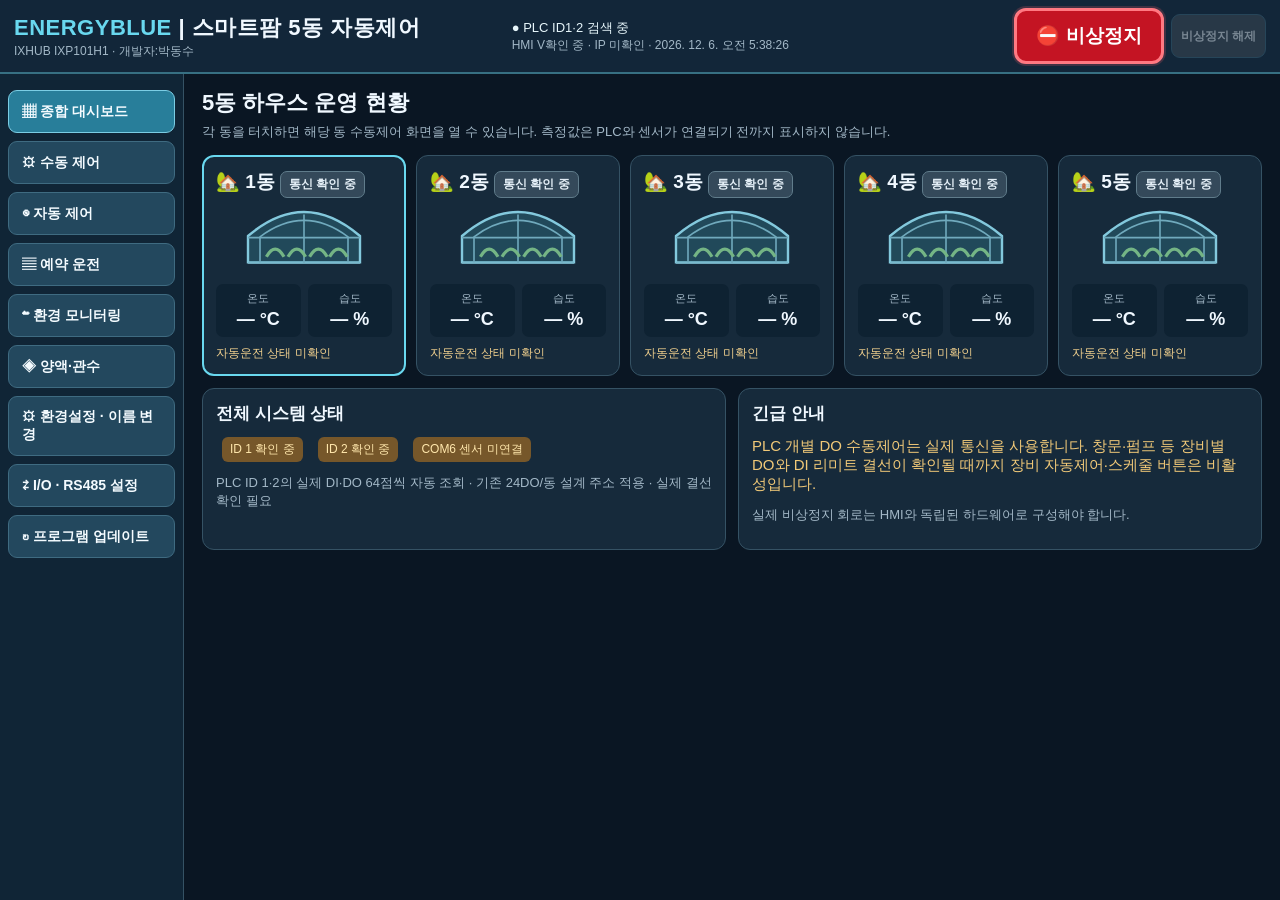
==== app/src/main/assets/index.html @ f9437dca "V5.07 verify HTTPS page before enabling phone access and expose network/TLS diagnostics" ====
<!doctype html>
<html lang="ko"><head><meta charset="utf-8"><meta name="viewport" content="width=device-width, initial-scale=1, maximum-scale=1, user-scalable=no">
<style>
:root{--bg:#0a1623;--panel:#162a3b;--panel2:#1d384a;--line:#355264;--cyan:#69d8ef;--white:#f0f8ff;--muted:#a3b8c7;--gold:#f1c978}*{box-sizing:border-box}
body{margin:0;background:var(--bg);color:var(--white);font-family:"Malgun Gothic",Arial,sans-serif;font-size:15px}
header{min-height:74px;display:flex;align-items:center;justify-content:space-between;gap:12px;background:#122639;padding:8px 14px;border-bottom:2px solid #377083;flex-wrap:wrap}
.header-brand{flex:1 1 225px;min-width:0}.header-info{flex:1 1 230px;min-width:0;font-size:13px;color:#e7f6fb}
.header-stop{display:flex;gap:7px;align-items:center;flex:0 0 auto}
.emergency-btn{background:#c41423!important;border:3px solid #ff7982!important;color:white!important;min-height:56px;font-size:19px!important;padding:10px 19px!important;border-radius:12px;box-shadow:0 0 0 2px rgba(255,95,105,.2)}
.emergency-btn:active{background:#8c101d!important}.emergency-reset{min-height:44px;font-size:12px!important;background:#434e59!important;padding:6px 9px!important}
.emergency-banner{display:none;background:#751019;color:#fff3f3;padding:8px 14px;border-bottom:2px solid #f47b7b;font-size:13px;font-weight:800;overflow-wrap:anywhere}
.emergency-banner.active{display:block}
@media(max-width:680px){header{gap:6px;padding:7px 10px}.header-brand{flex:1 1 170px}.header-info{flex:1 1 140px}.header-stop{width:100%;justify-content:flex-end}.emergency-btn{min-height:48px;font-size:16px!important}}

.logo{font-size:22px;font-weight:800;letter-spacing:.5px}.logo b{color:var(--cyan)} .sub{font-size:12px;color:var(--muted)}.status{font-size:13px;color:var(--gold)}
.shell{display:grid;grid-template-columns:184px minmax(0,1fr);height:calc(100vh - 74px);min-height:430px}
nav{padding:12px 8px;border-right:1px solid var(--line);background:#102536;overflow-y:auto}
button{cursor:pointer;border:1px solid #3f6b81;background:#23485e;border-radius:9px;color:#f4fbff;padding:11px 13px;font-size:15px;font-weight:700;min-height:43px}
button:active{background:#316581}button.primary{background:#287e9a}
.phone-mode-actions{display:grid;grid-template-columns:repeat(3,minmax(0,1fr));gap:8px}
.phone-mode-actions button{min-width:0;font-size:14px;padding:10px 5px;background:#23485e!important;border:2px solid #496f83!important;box-shadow:none!important;overflow-wrap:anywhere}
.phone-mode-actions button.phone-selected.monitor{background:#167147!important;border-color:#7cffc0!important;color:#ffffff!important;box-shadow:inset 0 0 0 1px #bfffe0!important}
.phone-mode-actions button.phone-selected.control{background:#176aad!important;border-color:#9ddaff!important;color:#ffffff!important;box-shadow:inset 0 0 0 1px #c4ebff!important}
.phone-mode-actions button.phone-selected.stopped{background:#80512c!important;border-color:#ffc07a!important;color:#ffffff!important}
.phone-addresses{white-space:pre-wrap;overflow-wrap:anywhere;user-select:text;-webkit-user-select:text;background:#0b2331;padding:10px;border-radius:8px;line-height:1.7;font-size:15px}
.phone-diagnostic{white-space:pre-wrap;overflow-wrap:anywhere;line-height:1.6}
@media(max-width:510px){.phone-mode-actions{grid-template-columns:1fr}}
button[disabled]{opacity:.45;cursor:not-allowed}
nav button{display:block;width:100%;text-align:left;margin:4px 0 8px;font-size:14px}nav button.active{background:#287e9a;border-color:#7bcde4}
main{overflow-y:auto;padding:14px 18px 25px}h2{font-size:22px;margin:0 0 5px}h3{font-size:17px;margin:0 0 12px}
p{margin:5px 0 12px}.muted{color:var(--muted);font-size:13px}.warn{color:var(--gold)}
.page{display:none}.page.active{display:block}
.tiles{display:grid;grid-template-columns:repeat(5,minmax(0,1fr));gap:10px;margin-top:14px}
.house,.panel{background:var(--panel);border:1px solid var(--line);border-radius:12px;padding:13px;min-width:0}
.house{cursor:pointer}.house.active{border:2px solid var(--cyan);padding:12px}.house-title{font-size:19px;font-weight:800}.house svg{width:100%;height:72px;display:block;margin:6px auto}
.house-comm{display:inline-block;padding:4px 8px;font-size:12px;font-weight:800;border-radius:7px;white-space:nowrap;border:1px solid #607c8b;background:#2e4555;color:#e4eff5}
.house-comm.good{background:#14532d;border-color:#4ade80;color:#d6ffe4}
.house-comm.lost{background:#734522;border-color:#efb66d;color:#fff2d8}
.house-comm.checking{background:#34495a;color:#e2edf5}
.metric{display:grid;grid-template-columns:1fr 1fr;gap:7px;margin:8px 0}.metric div{background:#0e2232;border-radius:7px;padding:7px 6px;text-align:center}
.metric span{display:block;font-size:11px;color:var(--muted)}.metric strong{display:block;font-size:18px;color:var(--white);padding-top:3px}
.state{font-size:12px;color:#efcf8d;margin-top:8px}
.grid2{display:grid;grid-template-columns:1fr 1fr;gap:12px;margin-top:12px}
.row{display:flex;align-items:center;gap:9px;flex-wrap:wrap}.row > *{min-width:0}
table{border-collapse:collapse;width:100%;margin-top:10px}th,td{padding:10px 9px;border-bottom:1px solid var(--line);text-align:left}th{background:#203b4c;font-size:13px}td{font-size:13px}
select,input{background:#10293a;color:white;border:1px solid #527587;border-radius:7px;padding:10px;font-size:15px;max-width:100%}
.controls{display:grid;grid-template-columns:repeat(3,minmax(0,1fr));gap:10px;margin-top:12px}
.control{background:#0f2535;border:1px solid var(--line);padding:12px;border-radius:9px}
.control h3{margin-bottom:9px}.control button{font-size:13px;min-height:38px;padding:7px 9px;margin-right:3px;margin-bottom:4px}
.log{background:#0c2030;border:1px solid #3f5f75;min-height:52px;white-space:pre-wrap;padding:12px;border-radius:9px;color:#b8e0f0;overflow-wrap:anywhere}
.badge{display:inline-block;background:#76572a;padding:4px 8px;border-radius:6px;color:#ffe7ac;font-size:12px;margin-left:6px}
@media(max-width:950px){.tiles{grid-template-columns:repeat(3,1fr)}.controls{grid-template-columns:repeat(2,1fr)}}@media(max-width:700px){.shell{grid-template-columns:135px 1fr}nav button{font-size:12px;padding:9px 6px}.tiles{grid-template-columns:repeat(2,1fr)}.grid2{grid-template-columns:1fr}.controls{grid-template-columns:1fr}}

/* Independent touch keyboard for industrial Android WebView. */
#ebKeyboard{display:none;position:fixed;inset:0;background:rgba(1,12,22,.83);z-index:9999;align-items:center;justify-content:center;padding:12px}
#ebKeyboard.open{display:flex}
.kb-panel{width:min(850px,98vw);max-height:94vh;overflow-y:auto;background:#152c3e;border:2px solid #70c7df;border-radius:14px;padding:12px}
.kb-header{display:flex;align-items:center;justify-content:space-between;gap:8px;margin-bottom:10px}
#kbPreview{display:block;width:100%;font-size:22px;padding:12px;min-height:52px}
.kb-modes{display:flex;gap:7px;margin:8px 0}
.kb-modes button{flex:1}
.kb-keys{display:grid;grid-template-columns:repeat(10,minmax(0,1fr));gap:5px}
.kb-keys button{padding:4px 0;min-width:0;min-height:47px;font-size:23px}
.kb-actions{display:flex;gap:7px;margin-top:10px;flex-wrap:wrap}
.kb-actions button{flex:1}
.kb-on{background:#287e9a!important;border-color:#8eeaff!important}
@media(max-height:500px){.kb-keys button{min-height:36px}.kb-panel{padding:8px}}

.plc-read-panel{margin-top:12px;padding:10px;border:1px solid #456b7d;border-radius:10px;background:#0d2432}
.plc-board{margin-top:12px;border:1px solid #3e6678;padding:10px;border-radius:9px}
.plc-board h3{margin:3px 0 8px}
.plc-ch-grid{display:grid;grid-template-columns:repeat(8,minmax(0,1fr));gap:5px}
.plc-ch{font-size:12px;padding:7px 2px;text-align:center;border:1px solid #355568;border-radius:6px;background:#153142}
.plc-ch.on{background:#25704c;color:#fff;border-color:#8be6b1}
.plc-ch.tap{cursor:pointer;min-height:43px;touch-action:manipulation}
.plc-safety{padding:12px;margin:10px 0;border:1px solid #c39049;border-radius:8px;background:#332714}
.plc-safety label{display:flex;gap:9px;align-items:flex-start;margin-bottom:10px;font-size:13px}
.plc-safety input{height:22px;width:22px;flex-shrink:0}
.plc-arm-status{font-weight:bold;margin:9px 0}
.plc-ch.off{color:#b5c7d1}
.plc-link{display:inline-block;padding:5px 8px;border:1px solid #486578;border-radius:7px;font-size:12px}
.plc-link.online{color:#a2f3bb;border-color:#4b9e70}
.plc-link.offline{color:#f1c978;border-color:#b58647}
#manualRawChannels .plc-ch-grid{margin-top:8px}
#manualRawChannels .plc-ch{min-height:48px}

@media(max-width:730px){.plc-ch-grid{grid-template-columns:repeat(4,minmax(0,1fr))}}
.motor-control{border:1px solid #406b79;background:#112d3a;border-radius:12px;padding:12px;min-width:0}
.motor-actions{display:flex;flex-direction:column;gap:7px;margin:9px 0}
.motor-actions button{width:100%;margin:0;min-height:49px;font-size:16px;font-weight:800;background:#294254!important;color:#cfdee7!important;border:2px solid #536d7c;border-radius:10px;box-shadow:none!important}
.motor-actions button.up.motor-selected{background:#14783c!important;color:#ffffff!important;border-color:#82f3ae;box-shadow:inset 0 0 0 1px #b7ffcf!important}
.motor-actions button.stop.motor-selected{background:#c87919!important;color:#ffffff!important;border-color:#ffda99;box-shadow:inset 0 0 0 1px #ffe8b9!important}
.motor-actions button.down.motor-selected{background:#325caa!important;color:#ffffff!important;border-color:#9bd2ff;box-shadow:inset 0 0 0 1px #d4ecff!important}
.motor-actions button:disabled{opacity:.53;box-shadow:none!important}
.motor-state{font-weight:bold;color:#b5ebd0}
.onoff-actions{display:grid;grid-template-columns:1fr 1fr;gap:8px}
.onoff-actions button{min-height:48px;margin:0;font-size:15px;background:#294254;color:#d3e2eb;border:2px solid #4b6574;border-radius:10px;font-weight:800}
.onoff-actions button.output-on-selected{background:#14783c;color:#ffffff;border-color:#82f3ae;box-shadow:inset 0 0 0 1px #b7ffcf}
.onoff-actions button.output-off-selected{background:#325c86;color:#ffffff;border-color:#9bd2ff;box-shadow:inset 0 0 0 1px #d4ecff}
.onoff-actions button:disabled{opacity:.53;box-shadow:none}
@media(max-width:730px){.controls{grid-template-columns:repeat(2,minmax(0,1fr))}}
@media(max-width:520px){.controls{grid-template-columns:1fr}}
</style></head>
<body><div id="hmiFault" role="status" style="display:none;position:fixed;z-index:99998;bottom:5px;left:6px;right:6px;padding:7px;background:#651b1b;color:#fff;font-size:13px;max-height:75px;overflow:auto;border:1px solid #ff8a8a"></div><script>window.onerror=function(msg,src,line,col){var box=document.getElementById("hmiFault");if(box){box.style.display="block";box.textContent="HMI 화면 오류: "+msg+" (행 "+line+")";}return false;};</script><header>
<div class="header-brand"><div class="logo"><b>ENERGYBLUE</b> | 스마트팜 5동 자동제어</div><div class="sub">IXHUB IXP101H1 · 개발자:박동수</div></div>
<div class="header-info"><div id="plcHeaderStatus">● PLC ID1·2 검색 중</div><div class="sub">HMI V<span id="version">확인 중</span> · IP <span id="ip">확인 중</span> · <span id="clock"></span></div></div>
<div class="header-stop"><button type="button" id="emergencyButton" class="emergency-btn" onclick="requestEmergencyStop()" aria-label="PLC 전체 출력 비상정지">⛔ 비상정지</button><button type="button" id="emergencyResetButton" class="emergency-reset" onclick="requestEmergencyReset()" disabled>비상정지 해제</button></div>
</header>
<div id="emergencyBanner" class="emergency-banner" role="status">비상정지 미작동 · 현재 PLC 상태 확인 중</div>
<div class="shell"><nav>
<button class="active" data-page="dashboard" onclick="show('dashboard')">▦ 종합 대시보드</button>
<button data-page="manual" onclick="show('manual')">⚙ 수동 제어</button>
<button data-page="auto" onclick="show('auto')">◉ 자동 제어</button>
<button data-page="schedule" onclick="show('schedule')">▤ 예약 운전</button>
<button data-page="env" onclick="show('env')">☁ 환경 모니터링</button>
<button data-page="nutrient" onclick="show('nutrient')">◈ 양액·관수</button>
<button data-page="names" onclick="show('names')">⚙ 환경설정 · 이름 변경</button><button data-page="io" onclick="show('io')">⇄ I/O · RS485 설정</button>
<button data-page="update" onclick="show('update')">↻ 프로그램 업데이트</button>
</nav><main>
<section id="dashboard" class="page active"><h2>5동 하우스 운영 현황</h2><p class="muted">각 동을 터치하면 해당 동 수동제어 화면을 열 수 있습니다. 측정값은 PLC와 센서가 연결되기 전까지 표시하지 않습니다.</p><div class="tiles" id="houses"></div>
<div class="grid2"><div class="panel"><h3>전체 시스템 상태</h3><div class="row"><span class="badge" id="dashPlc1">ID 1 확인 중</span><span class="badge" id="dashPlc2">ID 2 확인 중</span><span class="badge">COM6 센서 미연결</span></div><p class="muted" style="margin-top:12px">PLC ID 1·2의 실제 DI·DO 64점씩 자동 조회 · 기존 24DO/동 설계 주소 적용 · 실제 결선 확인 필요</p></div><div class="panel"><h3>긴급 안내</h3><p class="warn">PLC 개별 DO 수동제어는 실제 통신을 사용합니다. 창문·펌프 등 장비별 DO와 DI 리미트 결선이 확인될 때까지 장비 자동제어·스케줄 버튼은 비활성입니다.</p><p class="muted">실제 비상정지 회로는 HMI와 독립된 하드웨어로 구성해야 합니다.</p></div></div>
</section>
<section id="names" class="page"><h2>환경설정 · 사용자 이름 변경</h2><p class="muted">하우스 5개 이름과 각 하우스의 제어 접점 표시 이름을 자유롭게 변경합니다. 이름만 변경하며 PLC 주소와 출력 동작은 변경되지 않습니다. PLC ID 1과 ID 2의 DO01~DO64 총 128점은 고정 주소이며, 사용자 지정 이름만 변경됩니다. 장비별 실제 결선은 배선표 확인 전까지 임의 배정하지 않습니다.</p><div class="panel"><h3>하우스 이름</h3><div id="nameFields"></div><button class="primary" onclick="saveNames()">하우스 이름 저장</button><p id="nameStatus" class="muted"></p></div><div class="panel" style="margin-top:12px"><h3>제어 접점 이름 및 DO 출력 표시</h3><label>설정할 하우스 <select id="editHouse" onchange="renderContactFields()"><option value="1">1동</option><option value="2">2동</option><option value="3">3동</option><option value="4">4동</option><option value="5">5동</option></select></label><div id="contactFields"></div><button class="primary" onclick="saveContactNames()">접점 이름 저장</button> <button onclick="resetContactNames()">이 동의 접점 이름 초기화</button><p id="contactStatus" class="muted"></p></div><div class="panel" style="margin-top:12px"><h3>PLC 출력 주소 목록 · 총 128DO</h3><p class="muted">ID 1 / DO01~DO64, ID 2 / DO01~DO64. 주소는 변경 불가, 표시 이름만 편집 가능합니다. 이름을 입력해도 실제 장비 배선은 자동 변경되지 않습니다.</p><div class="row"><label>PLC ID <select id="doPlcId" onchange="renderDoRegistry()"><option value="1">ID 1</option><option value="2">ID 2</option></select></label></div><div id="doRegistry"></div><button class="primary" onclick="saveDoRegistry()">출력 이름 저장</button><p id="doRegistryStatus" class="muted"></p></div>
<div class="panel" style="margin-top:14px"><h3>휴대폰 연동 · HTTPS</h3>
<p class="warn">기본 OFF · 5분 유효 일회용 코드 · 2시간 세션. 원격 출력은 현장 수동운전 승인 후 가능하며, 기존 모터 정역 인터록이 그대로 적용됩니다.</p>
<div class="phone-mode-actions"><button id="phoneMonitorButton" type="button" onclick="startPhone(false)" aria-pressed="false">감시 접속 켜기</button><button id="phoneControlButton" type="button" onclick="startPhone(true)" aria-pressed="false">감시+제어 접속 켜기</button><button id="phoneStopButton" class="phone-selected stopped" type="button" onclick="stopPhone()" aria-pressed="true">휴대폰 접속 종료</button></div>
<p id="phoneStatus" class="muted">휴대폰 접속: 꺼짐</p>
<div id="phoneAddress" class="phone-addresses"></div><p id="phoneCode" class="warn"></p>
<p id="phoneCertificate" class="muted" style="overflow-wrap:anywhere;user-select:text;-webkit-user-select:text"></p>
<button type="button" onclick="refreshPhoneDetails()">연결 진단 새로고침</button>
<p id="phoneDiagnostic" class="phone-diagnostic muted" role="status">휴대폰 서버 꺼짐</p>
<p class="muted">휴대폰과 HMI가 같은 공유기를 사용하면 Wi-Fi 또는 유선 LAN 주소를 입력하세요. VPN 사용 시 VPN 주소를 선택하세요. 주소는 https://부터 :18443까지 모두 입력해야 합니다.</p>
<p class="muted">Android 자체 TLS 인증서 지문을 실제 HMI 표시값과 대조해야 합니다. 브라우저 인증서 경고가 나면 검증 없이 진행하지 마세요. 외부 인터넷 포트포워딩은 사용하지 마세요.</p>
</div></section><section id="manual" class="page"><h2>수동 제어 <span class="badge" id="manualOutputBadge">출력 잠금</span></h2>
<div class="panel" style="margin:12px 0"><div class="row"><strong>PLC 실제 수동 운전</strong><button type="button" class="primary" onclick="activateManualControl()">수동 운전 활성</button><button type="button" onclick="lockManualControl()">운전 잠금</button></div>
<p id="manualOutputStatus" class="muted">PLC ID 1·2 실제 연결 확인 후 수동 운전을 활성화할 수 있습니다.</p>
<p class="warn">모터 방향 전환은 0.5초 인터록을 적용합니다. 실제 비상정지 회로와 모터 리미트 스위치의 현장 검증이 필요합니다. 화면의 정지는 비상정지가 아닙니다.</p></div>
<div class="row"><label>제어 대상 동 <select id="houseChoice" onchange="selected=+this.value;render()"><option value="1">1동</option><option value="2">2동</option><option value="3">3동</option><option value="4">4동</option><option value="5">5동</option></select></label><span class="muted">5동 × 24DO 설계 주소 · 실제 결선 대조 필요</span></div>
<div class="controls" id="manualControls"></div>
<div class="panel" style="margin-top:16px"><h3>PLC 128DO 실제 상태 및 개별 제어</h3>
<p class="muted">ID 1/2의 실제 DO 수신 상태를 표시합니다. 출력 이름은 환경설정에서 수정할 수 있습니다. 모터 정·역 접점은 인터록으로 보호됩니다.</p>
<div class="row"><label>PLC 보드 <select id="manualRawId" onchange="renderRawManual()"><option value="1">ID 1 · DO01~64</option><option value="2">ID 2 · DO01~64</option></select></label><button type="button" onclick="show('io')">PLC 상태/통신</button></div>
<p id="manualRawStatus" class="muted">PLC 자동 연결 대기</p><div id="manualRawChannels"></div></div></section>
<section id="auto" class="page"><h2>자동 제어 조건 설정</h2><p class="warn">온습도·창문·환풍기 조건 설정 화면 초안입니다. 제어 로직 연결 전까지 저장/출력되지 않습니다.</p><div class="grid2"><div class="panel"><h3>온도 운전</h3><table><tr><td>환기 시작 온도</td><td>설정 전</td></tr><tr><td>환기 정지 온도</td><td>설정 전</td></tr><tr><td>난방 시작 온도</td><td>설정 전</td></tr><tr><td>난방 정지 온도</td><td>설정 전</td></tr></table></div><div class="panel"><h3>제어 보호 조건</h3><table><tr><td>열림/닫힘 상호 인터록</td><td>검증 전</td></tr><tr><td>방향 변경 지연</td><td>0.5초 설계 기준</td></tr><tr><td>센서 통신 상실</td><td>정책 결정 필요</td></tr><tr><td>상한/하한 리미트</td><td>DI 맵 검증 필요</td></tr></table></div></div></section>
<section id="schedule" class="page"><h2>예약 운전 스케줄</h2><p class="muted">동별 스케줄 등록 및 시간 중복 처리 기능은 PLC 제어 로직 통합 시 연결됩니다.</p><table><thead><tr><th>예약 항목</th><th>적용 대상</th><th>상태</th></tr></thead><tbody id="schedules"></tbody></table></section>
<section id="env" class="page"><h2>환경 모니터링</h2><div class="tiles" id="sensors"></div><div class="panel" style="margin-top:12px"><h3>센서 통신</h3><p>COM6 · 온습도·토양 센서 RS-485 예정</p><p class="warn">실측 통신 전까지 온도·습도·토양 값은 ‘미수신’으로만 표시합니다.</p></div></section>
<section id="nutrient" class="page"><h2>양액·관수</h2><div class="grid2"><div class="panel"><h3>공통 양액 혼합 장치</h3><table><tr><td>A 원액</td><td>미연결</td></tr><tr><td>B 원액</td><td>미연결</td></tr><tr><td>C 원액</td><td>미연결</td></tr><tr><td>D 물</td><td>미연결</td></tr></table></div><div class="panel"><h3>5동 관수 밸브 상태</h3><table id="valves"></table><p class="warn">밸브-펌프 연동 및 유량 안전조건 검증 전까지 명령 전송을 차단합니다.</p></div></div></section>
<section id="io" class="page"><h2>I/O 및 통신 진단</h2><div class="grid2"><div class="panel"><h3>PLC / 센서 연결 정보</h3><p>COM5: Slave ID 1과 ID 2 자동 응답 검사 · 미연결 보드는 미연결로 표시</p><p>COM6: 센서 RS-485 예약</p><p>주소 범위: ID 1 DI/DO 01~64, ID 2 DI/DO 01~64. 각 보드의 실제 응답 여부를 별도로 확인합니다.</p><div class="row"><label>COM5 실제 장치 경로 <input id="com5Path" placeholder="/dev/tty..." value="/dev/ttyS5" style="width:190px" autocomplete="off"></label><label>속도 <select id="com5Baud"><option>9600</option><option>19200</option><option>38400</option><option>57600</option><option>115200</option></select></label></div><div class="row" style="margin:10px 0"><button onclick="openCom5()">COM5 포트 열기</button><button onclick="closeCom5()">포트 닫기</button><button onclick="probe()">장치 경로 확인</button></div><p class="muted">PLC Slave ID 1·2 유지. 실제 포트 경로를 입력해야 하며 주소·명령은 변경하지 않습니다. 8N1 포트 개방 및 Modbus FC03 실수신 상태를 검증합니다.</p><div class="log" id="out">COM5 자동 연결 준비</div>
<div class="row" style="margin:10px 0"><strong>PLC 상태:</strong><span id="plcLink1">ID 1 · 확인 중</span><span id="plcLink2">ID 2 · 확인 중</span></div>
<p class="muted">프로그램 시작 후 자동으로 COM5를 열고 ID 1·2의 실제 응답을 확인합니다. 미연결 상태는 출력 ON/OFF 요청 불가이며, 연결이 복구되면 자동으로 다시 읽습니다. 재접속으로 DO가 자동 구동되지는 않습니다.</p>
<div class="muted" id="plcPortStatus">COM5 자동 연결 대기</div>
<div class="plc-read-panel"><h3>N4D4F64 실제 DI/DO 수신 상태</h3>
<p class="muted">COM5 자동 통신으로 PLC ID 1·2의 실제 접점 상태를 표시합니다. 출력 조작은 수동제어 메뉴에서 실행합니다.</p>
<div class="row"><label>연결 보드 <select id="plcBoardCount" onchange="plcBoardCountChanged()"><option value="1" selected>1장 · ID 1</option><option value="2">2장 · ID 1+2</option></select></label>
<label>ID 1 M0 <select id="plcMode1" onchange="savePlcCommModes()"><option value="default">M0 개방</option><option value="m0_short">M0 점퍼 연결</option></select></label>
<label>ID 2 M0 <select id="plcMode2" onchange="savePlcCommModes()" disabled><option value="default">M0 개방</option><option value="m0_short">M0 점퍼 연결</option></select></label>
<button type="button" onclick="readBothPlcs()">실제 상태 새로 읽기</button></div>
<p id="plcArmStatus" class="muted">수동제어 화면에서 운전 상태를 확인하세요.</p>
<p class="muted">DO는 PLC가 회신한 상태이며 실제 모터 위치 또는 단자 전압의 측정값은 아닙니다.</p>
<div class="log" id="plcReadLog">PLC 실제 데이터 수신 대기</div>
<div id="plcReadResults"><div class="plc-board" id="plcBoard1">ID 1 · 수신 대기</div><div class="plc-board" id="plcBoard2">ID 2 · 미연결</div></div>
</div></div><div class="panel"><h3>안전 기본값</h3><p class="warn">실제 수동운전 보호 조건</p><p>정·역 출력의 동시 ON은 차단하며, 방향 전환에 0.5초 대기 시간을 적용합니다. DI 리미트 및 하드웨어 비상정지의 현장 시험은 별도로 필요합니다.</p><p class="muted">COM5 장치 경로는 HMI에서 OPEN_OK가 확인된 값을 우선 사용하세요. PLC 상태는 장비가 전송한 실제 DI/DO 응답을 기준으로 표시합니다.</p></div></div><div class="panel" style="margin-top:12px"><h3>5동 장비별 DO 주소 배정 현황</h3><table><tr><th>장치 분류</th><th>대상</th><th>상태</th></tr><tr><td>창문 / 그늘막</td><td>5개동 내외측 창문, 좌·우 그늘막</td><td>설계 DO 배정 · 현장 결선 검증 필요</td></tr><tr><td>환풍기 / 바닥 환풍기</td><td>동별 송풍</td><td>설계 DO 배정 · 현장 결선 검증 필요</td></tr><tr><td>조명 / 열풍기</td><td>동별 제어</td><td>설계 DO 배정 · 현장 결선 검증 필요</td></tr><tr><td>관수 / 양액</td><td>공통 혼합기 + 동별 밸브</td><td>설계 DO 배정 · 현장 결선 검증 필요</td></tr></table></div></section>
<section id="update" class="page"><h2>Wi-Fi 프로그램 업데이트</h2><p class="muted">GitHub 정식 APK를 Wi-Fi로 내려받아 SHA-256을 검증합니다. Android 7.1 HMI에서는 설치 승인 화면을 열고, Android 8 이상에서는 파일 저장 후 설치합니다. 사용자 승인 없이 설치하지 않습니다.</p><div class="row"><button class="primary" onclick="call('checkUpdate')">1. 업데이트 검색</button><button onclick="call('downloadUpdate')">2. 새 APK 다운로드</button><button onclick="call('installUpdate')">3. 설치 승인</button><button onclick="refreshIp()">IP 새로고침</button></div><div class="log" id="updateStatus" style="margin-top:16px">새 버전을 검색하려면 업데이트 검색을 누르세요.</div><p class="warn">PLC 운전 중에는 APK 설치를 수행하지 마세요. Play Protect 차단 경고가 나타나면 설치를 취소하고 관리자에게 확인하세요.</p><p class="muted">HMI LAN 자동검색 UDP 포트: 38541</p><p class="muted">진행 순서: 업데이트 검색 → APK 다운로드 및 SHA-256 확인 → 설치 승인. Android 설치 권한 승인 요청이 나타나면 해당 권한을 확인한 뒤 설치 승인을 다시 누르세요. Play Protect 경고를 우회하지 않습니다.</p></section>
</main></div>
<div id="ebKeyboard" role="dialog" aria-modal="true" aria-label="이름 입력 터치 키보드">
 <div class="kb-panel">
  <div class="kb-header"><strong>한글 · 영문 · 숫자 터치 키보드</strong><button type="button" onclick="kbClose(false)">✕ 취소</button></div>
  <input id="kbPreview" readonly maxlength="40" aria-label="입력 중인 이름">
  <div class="kb-modes"><button type="button" id="kbModeKo" onclick="kbModeSet('ko')">한글</button><button type="button" id="kbModeEn" onclick="kbModeSet('en')">영문</button><button type="button" id="kbModeNum" onclick="kbModeSet('num')">숫자</button><button type="button" id="kbShift" onclick="kbToggleShift()">⇧ Shift</button></div>
  <div class="kb-keys" id="kbKeys"></div>
  <div class="kb-actions"><button type="button" onclick="kbBackspace()">⌫ 지우기</button><button type="button" onclick="kbKey(' ')">띄어쓰기</button><button type="button" class="primary" onclick="kbClose(true)">확인 · 입력 적용</button></div>
  <p class="muted">자음과 모음을 입력하면 완성형 한글로 조합됩니다. 확인을 누른 뒤 환경설정의 저장 버튼을 누르세요.</p>
 </div>
</div>

<script>

/* Self-contained Korean Dubeolsik touch IME: no system Korean keyboard required. */
var kbTarget=null,kbMode="ko",kbShift=false,kbBase="",kbState={l:"",v:"",t:""},kbHistory=[];
var KB_L="ㄱㄲㄴㄷㄸㄹㅁㅂㅃㅅㅆㅇㅈㅉㅊㅋㅌㅍㅎ".split("");
var KB_V="ㅏㅐㅑㅒㅓㅔㅕㅖㅗㅘㅙㅚㅛㅜㅝㅞㅟㅠㅡㅢㅣ".split("");
var KB_T=["","ㄱ","ㄲ","ㄳ","ㄴ","ㄵ","ㄶ","ㄷ","ㄹ","ㄺ","ㄻ","ㄼ","ㄽ","ㄾ","ㄿ","ㅀ","ㅁ","ㅂ","ㅄ","ㅅ","ㅆ","ㅇ","ㅈ","ㅊ","ㅋ","ㅌ","ㅍ","ㅎ"];
var KB_JOIN_V={"ㅗㅏ":"ㅘ","ㅗㅐ":"ㅙ","ㅗㅣ":"ㅚ","ㅜㅓ":"ㅝ","ㅜㅔ":"ㅞ","ㅜㅣ":"ㅟ","ㅡㅣ":"ㅢ"};
var KB_JOIN_T={"ㄱㅅ":"ㄳ","ㄴㅈ":"ㄵ","ㄴㅎ":"ㄶ","ㄹㄱ":"ㄺ","ㄹㅁ":"ㄻ","ㄹㅂ":"ㄼ","ㄹㅅ":"ㄽ","ㄹㅌ":"ㄾ","ㄹㅍ":"ㄿ","ㄹㅎ":"ㅀ","ㅂㅅ":"ㅄ","ㄱㄱ":"ㄲ","ㅅㅅ":"ㅆ"};
var KB_SPLIT_T={"ㄳ":["ㄱ","ㅅ"],"ㄵ":["ㄴ","ㅈ"],"ㄶ":["ㄴ","ㅎ"],"ㄺ":["ㄹ","ㄱ"],"ㄻ":["ㄹ","ㅁ"],"ㄼ":["ㄹ","ㅂ"],"ㄽ":["ㄹ","ㅅ"],"ㄾ":["ㄹ","ㅌ"],"ㄿ":["ㄹ","ㅍ"],"ㅀ":["ㄹ","ㅎ"],"ㅄ":["ㅂ","ㅅ"],"ㄲ":["ㄱ","ㄱ"],"ㅆ":["ㅅ","ㅅ"]};
function kbSyllable(st){if(st.l&&st.v){var a=KB_L.indexOf(st.l),b=KB_V.indexOf(st.v),c=KB_T.indexOf(st.t||"");if(a>=0&&b>=0&&c>=0)return String.fromCharCode(0xac00+(a*21+b)*28+c)}return (st.l||"")+(st.v||"")+(st.t||"")}
function kbText(){return kbBase+kbSyllable(kbState)}
function kbRefresh(){el("kbPreview").value=kbText();var max=kbTarget?+(kbTarget.getAttribute("maxlength")||40):40;el("kbPreview").maxLength=max}
function kbCommit(){kbBase+=kbSyllable(kbState);kbState={l:"",v:"",t:""}}
function kbWriteJamo(ch){var st=kbState,vowel=KB_V.indexOf(ch)>=0,consonant=KB_L.indexOf(ch)>=0;
 if(!vowel&&!consonant){kbCommit();kbBase+=ch;return}
 if(vowel){
  if(st.t){var split=KB_SPLIT_T[st.t];if(split){st.t=split[0];var prev=kbSyllable(st);kbBase+=prev;kbState={l:split[1],v:ch,t:""}}else{var last=st.t;st.t="";kbBase+=kbSyllable(st);kbState={l:last,v:ch,t:""}}return}
  if(st.v){var comb=KB_JOIN_V[st.v+ch];if(comb){st.v=comb;return}kbCommit();kbState={l:"ㅇ",v:ch,t:""};return}
  st.v=ch;if(!st.l)st.l="ㅇ";return
 }
 if(!st.l){st.l=ch;return}
 if(!st.v){kbCommit();kbState={l:ch,v:"",t:""};return}
 if(!st.t&&KB_T.indexOf(ch)>=1){st.t=ch;return}
 if(st.t){var joined=KB_JOIN_T[st.t+ch];if(joined&&KB_T.indexOf(joined)>=1){st.t=joined;return}}
 kbCommit();kbState={l:ch,v:"",t:""};
}
function openKeyboard(input){if(!input)return;kbTarget=input;kbBase=input.value;kbState={l:"",v:"",t:""};kbHistory=[];kbShift=false;el("ebKeyboard").classList.add("open");kbModeSet("ko");kbRefresh()}
function kbClose(apply){if(apply&&kbTarget){kbTarget.value=kbText();kbTarget.dispatchEvent(new Event("input",{bubbles:true}));kbTarget.dispatchEvent(new Event("change",{bubbles:true}))}el("ebKeyboard").classList.remove("open");kbTarget=null;kbHistory=[]}
function kbModeSet(m){kbCommit();kbMode=m;kbShift=false;["ko","en","num"].forEach(function(x){el("kbMode"+x[0].toUpperCase()+x.slice(1)).classList.toggle("kb-on",x===m)});kbDraw();kbRefresh()}
function kbToggleShift(){kbShift=!kbShift;kbDraw()}
function kbDraw(){var layout=kbMode==="ko"?"ㅂㅈㄷㄱㅅㅛㅕㅑㅐㅔㅁㄴㅇㄹㅎㅗㅓㅏㅣㅋㅌㅊㅍㅠㅜㅡ":kbMode==="en"?"qwertyuiopasdfghjklzxcvbnm":"1234567890-+*/=.,:;()";
 var keys=layout.split("");
 if(kbMode==="ko"&&kbShift){var shifted={"ㅂ":"ㅃ","ㅈ":"ㅉ","ㄷ":"ㄸ","ㄱ":"ㄲ","ㅅ":"ㅆ","ㅐ":"ㅒ","ㅔ":"ㅖ"};keys=keys.map(function(c){return shifted[c]||c})}
 if(kbMode==="en"&&kbShift)keys=keys.map(function(c){return c.toUpperCase()});
 el("kbShift").classList.toggle("kb-on",kbShift);el("kbShift").disabled=kbMode==="num";
 el("kbKeys").innerHTML=keys.map(function(k){return '<button type="button" data-kb="'+esc(k)+'" onclick="kbKey(this.getAttribute(\'data-kb\'))">'+esc(k)+'</button>'}).join("")}
function kbKey(ch){if(!kbTarget)return;var old=kbText();kbHistory.push({base:kbBase,state:{l:kbState.l,v:kbState.v,t:kbState.t}});
 if(kbMode==="ko"&&ch!==" ")kbWriteJamo(ch);else{kbCommit();kbBase+=ch}
 if(kbText().length>+(kbTarget.getAttribute("maxlength")||40)){var prev=kbHistory.pop();kbBase=prev.base;kbState=prev.state}kbRefresh()}
function kbBackspace(){if(!kbTarget)return;var prev=kbHistory.pop();if(prev){kbBase=prev.base;kbState=prev.state}else if(kbState.l||kbState.v||kbState.t){kbState={l:"",v:"",t:""}}else kbBase=kbBase.slice(0,-1);kbRefresh()}

var selected=1;
var names=[1,2,3,4,5].map(function(n){return n+"동"});
try{var stored=JSON.parse(localStorage.getItem("eb-house-names"));if(Array.isArray(stored)&&stored.length===5)names=stored.map(function(v,i){return typeof v==="string"&&v.trim()?v.trim().slice(0,24):(i+1)+"동"})}catch(e){}
function esc(v){return String(v).replace(/[&<>"']/g,function(c){return {"&":"&amp;","<":"&lt;",">":"&gt;",'"':"&quot;","'":"&#39;"}[c]})}
function hn(n){return esc(names[n-1])}
function nameFields(){el("nameFields").innerHTML=names.map(function(v,i){return '<div class="row" style="margin:10px 0"><label>'+(i+1)+'동</label><input maxlength="24" id="nm'+i+'" readonly onclick="openKeyboard(this)" value="'+esc(v)+'"></div>'}).join("")}
function saveNames(){var a=names.map(function(v,i){return el("nm"+i).value.trim()});if(a.some(function(v){return !v})){el("nameStatus").textContent="모든 이름을 입력하세요";return}try{localStorage.setItem("eb-house-names",JSON.stringify(a));names=a;nameFields();render();el("nameStatus").textContent="저장 완료"}catch(e){el("nameStatus").textContent="저장 실패"}}
function el(id){return document.getElementById(id)}
function show(id){var pages=document.getElementsByClassName('page'),found=false,i;for(i=0;i<pages.length;i++){if(pages[i].id===id)found=true;pages[i].classList.toggle('active',pages[i].id===id)}var buttons=document.querySelectorAll('nav button');for(i=0;i<buttons.length;i++)buttons[i].classList.toggle('active',buttons[i].getAttribute('data-page')===id);var main=document.querySelector('main');if(main)main.scrollTop=0;if(!found){var o=document.getElementById('out');if(o)o.textContent='메뉴 페이지를 찾지 못했습니다: '+id}}
function houseSvg(){return '<svg viewBox="0 0 160 90" aria-hidden="true"><path d="M10 73 L10 40 Q80 -20 150 40 L150 73 Z" fill="#21495a" stroke="#83c9dd" stroke-width="3"/><path d="M25 73 L25 41 Q80 0 135 41 L135 73" fill="none" stroke="#70aabd" stroke-width="2"/><path d="M80 13 V73 M10 42 H150 M10 74 H150" stroke="#70aabd" stroke-width="2"/><path d="M33 66 Q44 47 55 66 M60 66 Q71 47 82 66 M87 66 Q98 47 109 66 M112 66 Q123 47 134 66" fill="none" stroke="#74b585" stroke-width="4"/></svg>'}
var controlItems=['내측 창문 좌측','내측 창문 우측','외측 창문 좌측','외측 창문 우측','그늘막 좌측','그늘막 우측','천장 창문 좌측','천장 창문 우측','환풍기 1','환풍기 2','바닥 환풍기','조명 1','조명 2','열풍기','관수 밸브'];
/* Verified historical 5-house design from do120_control.py:
 * each house occupies 24 consecutive logical DO channels on N4D4F64 ID1, ID2.
 * This is a DESIGN allocation, not proof that physical cables match.
 * No DI addresses are invented. 8 remaining outputs are spare.
 */
var mappedOutputs=[
 '조명 1','조명 2','환풍기 1','환풍기 2',
 '좌측 그늘막 열림','좌측 그늘막 닫힘',
 '우측 그늘막 열림','우측 그늘막 닫힘',
 '내측창 좌측 열림','내측창 좌측 닫힘',
 '내측창 우측 열림','내측창 우측 닫힘',
 '외측창 좌측 하단 열림','외측창 좌측 하단 닫힘',
 '외측창 좌측 상단 열림','외측창 좌측 상단 닫힘',
 '외측창 우측 열림','외측창 우측 닫힘',
 '천창 열림','천창 닫힘',
 '바닥 환풍기','열풍기','관수 1','관수 2'
];
function assignedOutput(h,index){
 var absolute=(h-1)*24+index;
 if(h<1||h>5||index<0||index>=24)return null;
 return {id:Math.floor(absolute/64)+1,ch:absolute%64+1,house:h,slot:index};
}
function defaultDoName(id,ch){
 var n=(id-1)*64+ch-1;
 if(id<1||id>2||ch<1||ch>64)return '';
 if(n>=120)return '예비 출력 '+(n-119);
 return (Math.floor(n/24)+1)+'동 '+mappedOutputs[n%24];
}
function assignedDoName(id,ch){
 var custom=doRegistry[id+'-'+ch];
 if(custom)return custom;
 var abs=(id-1)*64+ch-1;
 if(abs>=0&&abs<120){
  var h=Math.floor(abs/24)+1,slot=abs%24;
  var old=contactNames&&contactNames[String(h)];
  if(old){
   for(var i=0;i<legacyControlSlots.length;i++){
    var group=legacyControlSlots[i];
    if(!group||group.indexOf(slot)<0||!old[i])continue;
    var title=String(old[i]).trim();
    if(!title)continue;
    if(group.length===1)return title;
    if(i===14)return title+(slot===group[0]?' 1':' 2');
    return title+(slot===group[0]?' 열림':' 닫힘');
   }
  }
 }
 return defaultDoName(id,ch);
}
var legacyControlSlots=[
 [8,9],[10,11],[12,13],[16,17],[4,5],[6,7],[18,19],null,
 [2],[3],[20],[0],[1],[21],[22,23]
];
var contactNames={};try{var c=JSON.parse(localStorage.getItem("eb-contact-names"));if(c&&typeof c==="object"&&!Array.isArray(c))contactNames=c}catch(e){}
function contactName(h,i){var a=contactNames[String(h)];return a&&typeof a[i]==="string"&&a[i].trim()?a[i]:controlItems[i]}
function doLabel(h,i){
 var slots=legacyControlSlots[i];
 if(!slots)return '기존 24DO 설계에 독립 천창 우측 출력 없음';
 return slots.map(function(k){var a=assignedOutput(h,k);return doAddress(a.id,a.ch)}).join(' / ');
}
function renderContactFields(){var h=+(el("editHouse").value||1);el("contactFields").innerHTML=controlItems.map(function(n,i){return '<div class="row" style="margin:8px 0"><label style="min-width:110px">접점 '+(i+1)+'</label><input style="flex:1" maxlength="30" id="contact'+i+'" readonly onclick="openKeyboard(this)" value="'+esc(contactName(h,i))+'"><span class="muted">기본: '+esc(n)+' · '+doLabel(h,i)+'</span></div>'}).join("")}
function saveContactNames(){var h=String(el("editHouse").value);var a=controlItems.map(function(n,i){return el("contact"+i).value.trim()});if(a.some(function(n){return !n})){el("contactStatus").textContent="접점 이름을 모두 입력하세요";return}contactNames[h]=a;try{localStorage.setItem("eb-contact-names",JSON.stringify(contactNames));el("contactStatus").textContent="이름 저장 완료 · 실제 PLC DO 주소는 변경되지 않음";renderContactFields();render();renderRawManual()}catch(e){el("contactStatus").textContent="저장 실패"}}
function resetContactNames(){var h=String(el("editHouse").value);delete contactNames[h];try{localStorage.setItem("eb-contact-names",JSON.stringify(contactNames));renderContactFields();render();el("contactStatus").textContent="기본 이름 복원 완료"}catch(e){el("contactStatus").textContent="초기화 실패"}}
var doRegistry={};try{var savedDo=JSON.parse(localStorage.getItem("eb-do-labels"));if(savedDo&&typeof savedDo==="object"&&!Array.isArray(savedDo))doRegistry=savedDo}catch(e){}
function doAddress(id,n){return "ID "+id+" / DO"+("0"+n).slice(-2)}
function renderDoRegistry(){var id=el("doPlcId").value;el("doRegistry").innerHTML=Array.apply(null,Array(64)).map(function(_,i){var n=i+1,k=id+"-"+n;return '<div class="row" style="margin:7px 0"><label style="min-width:118px">'+doAddress(id,n)+'</label><input maxlength="40" style="flex:1" id="doReg'+n+'" readonly onclick="openKeyboard(this)" placeholder="미지정 출력" value="'+esc(assignedDoName(+id,n))+'"></div>'}).join("")}
function saveDoRegistry(){var id=el("doPlcId").value;for(var n=1;n<=64;n++){var k=id+"-"+n,v=el("doReg"+n).value.trim();if(v===assignedDoName(+id,n))continue;if(!v||v===defaultDoName(+id,n))delete doRegistry[k];else doRegistry[k]=v}try{localStorage.setItem("eb-do-labels",JSON.stringify(doRegistry));el("doRegistryStatus").textContent="ID "+id+" DO01~DO64 이름 저장 완료 · 논리주소는 고정";renderMappedHouse();renderRawManual()}catch(e){el("doRegistryStatus").textContent="저장 실패"}}
function renderMappedHouse(){
 var target=el('manualControls');if(!target)return;
 var h=selected,html='';
 for(var i=0;i<24;i++){
  if(i>=4&&i<=19&&i%2===1)continue; // second contact belongs to previous motor
  var a=assignedOutput(h,i),id=a.id,ch=a.ch;
  var bits=plcDoStates[id],connected=!!(plcLinks[id]&&bits&&bits.length===64);
  var enabled=connected&&id<=selectedPlcCount();
  var on=connected&&bits.charAt(ch-1)==='1';
  if(i>=4&&i<=19){
   var opposite=assignedOutput(h,i+1),otherBits=plcDoStates[opposite.id];
   var reverse=connected&&otherBits&&otherBits.length===64&&otherBits.charAt(opposite.ch-1)==='1';
   var motorConflict=!!(connected&&on&&reverse);
   var name=assignedDoName(id,ch).replace(/ (열림|닫힘)$/,'');
   html+='<div class="motor-control" data-output="id'+id+'do'+ch+'"><h3>'+esc(name)+'</h3>'+
    '<p class="muted">'+doAddress(id,ch)+' 열림 · '+doAddress(opposite.id,opposite.ch)+' 닫힘</p>'+
    '<div class="motor-actions">'+
    '<button type="button" class="up '+(connected&&on&&!motorConflict?'motor-selected':'')+'" '+(enabled?'':'disabled ')+'aria-pressed="'+(connected&&on&&!motorConflict?'true':'false')+'" onclick="motorMove('+h+','+i+',1)">▲ 열림</button>'+
    '<button type="button" class="stop '+(connected&&!on&&!reverse?'motor-selected':'')+'" '+(enabled?'':'disabled ')+'aria-pressed="'+(connected&&!on&&!reverse?'true':'false')+'" onclick="motorMove('+h+','+i+',0)">■ 정지</button>'+
    '<button type="button" class="down '+(connected&&reverse&&!motorConflict?'motor-selected':'')+'" '+(enabled?'':'disabled ')+'aria-pressed="'+(connected&&reverse&&!motorConflict?'true':'false')+'" onclick="motorMove('+h+','+i+',-1)">▼ 닫힘</button></div>'+
    '</div>';
  }else{
   var name=assignedDoName(id,ch);
   html+='<div class="control" data-output="id'+id+'do'+ch+'"><h3>'+esc(name)+'</h3>'+
    '<p class="muted">'+doAddress(id,ch)+'</p><div class="onoff-actions">'+
    '<button type="button" class="'+(connected&&on?'output-on-selected':'')+'" '+(enabled?'':'disabled ')+'aria-pressed="'+(connected&&on?'true':'false')+'" onclick="manualMappedOutput('+h+','+i+',true)">ON</button>'+
    '<button type="button" class="'+(connected&&!on?'output-off-selected':'')+'" '+(enabled?'':'disabled ')+'aria-pressed="'+(connected&&!on?'true':'false')+'" onclick="manualMappedOutput('+h+','+i+',false)">OFF</button></div>'+
    '</div>';
  }
 }
 target.innerHTML=html;
}
function setManualOutputStatus(message,active){
 var status=el('manualOutputStatus'),badge=el('manualOutputBadge');
 if(status)status.textContent=message;
 if(badge)badge.textContent=active?'수동 운전 활성':'출력 잠금';
}
var emergencyActive=false;
function showEmergencyStatus(message,active){
 var banner=el('emergencyBanner'),reset=el('emergencyResetButton');
 if(banner){banner.textContent=message;banner.className='emergency-banner'+(active?' active':'');}
 if(reset)reset.disabled=!active;
}
function requestEmergencyStop(){
 if(!window.NativeDiagnostics||!window.NativeDiagnostics.emergencyStop){
  showEmergencyStatus('비상정지 불가: Android PLC 통신 기능 없음 · 즉시 물리적 비상정지 사용',true);return;
 }
 emergencyActive=true;
 plcArmed=false;plcArmDeadline=0;plcCommandBusy=false;
 setManualOutputStatus('비상정지 요청됨 · 수동 운전 잠금, PLC DO OFF 실수신 확인 중',false);
 showEmergencyStatus('비상정지 요청 · PLC ID 1·2 정지 송신 및 실제 출력 상태 확인 중',true);
 window.NativeDiagnostics.emergencyStop();
}
function requestEmergencyReset(){
 if(!emergencyActive)return;
 if(!window.confirm('현장 비상정지·PLC 출력 OFF·장비 안전상태를 직접 확인했습니까? 해제해도 출력을 자동으로 켜지 않습니다.'))return;
 var bridge=window.NativeDiagnostics;
 if(!bridge||!bridge.resetEmergencyStop){showEmergencyStatus('비상정지 해제 통신 기능 없음',true);return;}
 var result=bridge.resetEmergencyStop();
 if(result.indexOf('잠금 해제')<0&&result.indexOf('해제 상태')<0){showEmergencyStatus(result,true);return;}
 emergencyActive=false;
 plcArmed=false;plcArmDeadline=0;
 setManualOutputStatus(result,false);
 showEmergencyStatus(result,false);
}
function emergencyReceived(message){
 emergencyActive=true;
 plcArmed=false;plcArmDeadline=0;plcCommandBusy=false;
 setManualOutputStatus('비상정지 잠금 · 수동 운전 금지',false);
 showEmergencyStatus(message,true);
}
function activateManualControl(){
 if(emergencyActive){setManualOutputStatus('비상정지 잠금 유지 중 · 먼저 현장 안전상태를 확인하세요',false);return;}
 var bridge=window.NativeDiagnostics;
 if(!bridge||!bridge.armManualOutputs){
  setManualOutputStatus('Android PLC 제어 모듈이 연결되지 않았습니다.',false);return;
 }
 var count=plcLinks[1]?(plcLinks[2]?2:1):0;
 if(!count){setManualOutputStatus('PLC ID 1 미연결 · 실제 CRC 통신이 확인되어야 합니다.',false);return;}
 el('plcBoardCount').value=String(count);
 el('plcMode2').disabled=count===1;
 plcArmed=false;plcArmDeadline=0;
 setManualOutputStatus('PLC ID 1'+(count===2?'·2':'')+' 안전 레지스터와 수신 상태 확인 중',false);
 try{
  bridge.armManualOutputs(el('plcMode1').value,el('plcMode2').value,count);
 }catch(e){setManualOutputStatus('수동 운전 활성 오류: '+e.message,false);}
}
function lockManualControl(){
 plcArmed=false;plcArmDeadline=0;
 var bridge=window.NativeDiagnostics;
 var result=bridge&&bridge.disarmManualOutputs?bridge.disarmManualOutputs():'수동 운전 잠금';
 if(el('plcArmStatus'))el('plcArmStatus').textContent=result;
 setManualOutputStatus(result,false);
}
function motorMove(h,slot,direction){
 if(emergencyActive){showEmergencyStatus('비상정지 잠금 유지 · 모터 제어 차단',true);return;}
 var a=assignedOutput(h,slot),opposite=assignedOutput(h,slot+1),log=el('manualOutputStatus');
 if(!a||!opposite||a.id!==opposite.id)return;
 if(!plcLinks[a.id]||!plcDoStates[a.id]||a.id>selectedPlcCount()){
  log.textContent='PLC '+a.id+' 통신 미연결 · 모터 동작 불가';return;
 }
 if(direction!==0&&!plcArmed){
  log.textContent='수동 운전 잠금 · 수동 운전 활성 버튼을 먼저 눌러 주세요';return;
 }
 if(plcCommandBusy){log.textContent='이전 PLC 동작 완료 후 다음 명령을 눌러 주세요';return;}
 if(!window.NativeDiagnostics||!window.NativeDiagnostics.motorCommand){
  log.textContent='모터 정·역 인터록을 지원하지 않는 Android 프로그램입니다.';return;
 }
 plcCommandBusy=true;
 log.textContent=doAddress(a.id,a.ch)+' / '+doAddress(opposite.id,opposite.ch)+
  ' · '+(direction===1?'열림':direction===-1?'닫힘':'정지')+' 명령 및 실수신 확인 중';
 window.NativeDiagnostics.motorCommand(a.id,a.ch,opposite.ch,direction,el('plcMode'+a.id).value);
}
function manualMappedOutput(h,slot,on){
 if(emergencyActive){showEmergencyStatus('비상정지 잠금 유지 · 출력 명령 차단',true);return;}
 var a=assignedOutput(h,slot),log=el('manualOutputStatus');if(!a)return;
 if(slot>=4&&slot<=19){log.textContent='모터는 ▲ 열림 / ■ 정지 / ▼ 닫힘으로 조작하세요';return;}
 if(!plcLinks[a.id]||!plcDoStates[a.id]||a.id>selectedPlcCount()){
  log.textContent=doAddress(a.id,a.ch)+' 미연결 또는 실제 데이터 미수신';return;
 }
 if(!plcArmed){log.textContent='수동 운전 잠금 · 수동 운전 활성 버튼을 눌러 주세요';return;}
 if(plcCommandBusy){log.textContent='다른 PLC 명령 완료 후 조작하세요';return;}
 var actual=plcDoStates[a.id].charAt(a.ch-1)==='1';
 if(actual===on){log.textContent=doAddress(a.id,a.ch)+' 이미 '+(on?'ON':'OFF')+' 상태입니다';return;}
 plcCommandBusy=true;
 log.textContent=doAddress(a.id,a.ch)+' '+(on?'ON':'OFF')+' 명령 및 PLC 재수신 확인 중';
 window.NativeDiagnostics.setDoOutput(a.id,a.ch,on,el('plcMode'+a.id).value);
}
function render(){
if(!el("nameFields").children.length)nameFields();
if(!el("doRegistry").children.length)renderDoRegistry();
var editing=el("editHouse");var oldEdit=editing.value;editing.innerHTML=[1,2,3,4,5].map(function(n){return '<option value="'+n+'">'+hn(n)+'</option>'}).join('');editing.value=oldEdit||"1";
if(!el("contactFields").children.length)renderContactFields();
el('houses').innerHTML=[1,2,3,4,5].map(function(n){return '<article class="house '+(selected===n?'active':'')+'" onclick="selected='+n+';render();show(\'manual\')"><div class="house-title">🏡 '+hn(n)+' <span class="house-comm checking" id="houseComm'+n+'">통신 확인 중</span></div>'+houseSvg()+'<div class="metric"><div><span>온도</span><strong>— °C</strong></div><div><span>습도</span><strong>— %</strong></div></div><div class="state">자동운전 상태 미확인</div></article>'}).join('');
refreshDashboardComms();
el('houseChoice').innerHTML=[1,2,3,4,5].map(function(n){return '<option value="'+n+'">'+hn(n)+'</option>'}).join('');el('houseChoice').value=String(selected);
renderMappedHouse();
syncPhoneNames();
el('sensors').innerHTML=[1,2,3,4,5].map(function(n){return '<div class="house"><div class="house-title">'+hn(n)+'</div><p>온도: 미수신</p><p>습도: 미수신</p><p>토양: 미수신</p></div>'}).join('');
el('valves').innerHTML=[1,2,3,4,5].map(function(n){return '<tr><td>'+hn(n)+' 밸브</td><td>미수신</td></tr>'}).join('');
el('schedules').innerHTML=['환풍기','창문 개폐','그늘막','조명','관수','양액 공급','온습도 연동','난방'].map(function(n){return '<tr><td>'+n+'</td><td>동별 / 공통 설정 예정</td><td class="warn">비활성</td></tr>'}).join('');
renderRawManual();
}
function call(name){if(window.NativeDiagnostics&&typeof window.NativeDiagnostics[name]==='function'){window.NativeDiagnostics[name]()}else{el('updateStatus').textContent='Android HMI 앱에서만 실행 가능합니다.'}}
function syncPhoneNames(){
 try{
  if(!window.NativeDiagnostics||!window.NativeDiagnostics.syncPhoneNames)return;
  var outputs=[];
  for(var id=1;id<=2;id++)for(var ch=1;ch<=64;ch++)outputs.push(assignedDoName(id,ch));
  window.NativeDiagnostics.syncPhoneNames(JSON.stringify({houses:names,outputs:outputs}));
 }catch(e){}
}
function showPhoneMode(mode){
 var ids=['phoneMonitorButton','phoneControlButton','phoneStopButton'];
 var modes=['monitor','control','stopped'];
 for(var i=0;i<ids.length;i++){
  var b=el(ids[i]);if(!b)continue;
  var active=modes[i]===mode;
  b.className=active?'phone-selected '+modes[i]:'';
  b.setAttribute('aria-pressed',active?'true':'false');
 }
}
function displayPhoneDetails(raw){
 var status=el('phoneStatus'),addr=el('phoneAddress'),code=el('phoneCode'),cert=el('phoneCertificate'),diag=el('phoneDiagnostic');
 try{
  var data=JSON.parse(raw),busy=!!data.busy;
  var ids=['phoneMonitorButton','phoneControlButton','phoneStopButton'];
  for(var n=0;n<ids.length;n++)el(ids[n]).disabled=busy;
  if(busy){
   showPhoneMode('pending');
   status.textContent='HTTPS 서버 시작·종료 및 내부 연결 확인 중';
   addr.textContent='';code.textContent='';cert.textContent='';
   diag.textContent='결과를 기다려 주세요. PLC 통신은 별도 작업으로 계속 실행됩니다.';return;
  }
  if(!data.enabled){
   showPhoneMode('stopped');
   status.textContent=data.error?'HTTPS 서버 준비 실패':'휴대폰 원격 접속: 꺼짐';
   addr.textContent='';code.textContent='';cert.textContent='';
   diag.textContent=data.error||'감시 접속 또는 감시+제어 접속을 켜 주세요.';
   return;
  }
  showPhoneMode(data.allowControl?'control':'monitor');
  status.textContent='휴대폰 서버 ON · '+(data.allowControl?'감시 + 원격제어 허용':'감시 전용');
  var lines=[],addresses=data.addresses||[];
  for(var i=0;i<addresses.length;i++){
   var a=addresses[i];
   lines.push(a.kind+' ('+a.interface+')\n'+a.url);
  }
  addr.textContent=lines.length?lines.join('\n\n'):'접속할 IPv4 주소 없음 · HMI Wi-Fi / 유선 LAN 연결을 확인하세요.';
  var seconds=data.codeExpiresAt?Math.max(0,Math.ceil((data.codeExpiresAt-new Date().getTime())/1000)):0;
  code.textContent='일회용 연결코드: '+data.pairCode+(seconds?' · 남은 시간 '+seconds+'초':'');
  cert.textContent='HTTPS 인증서 SHA-256: '+data.certificateSha256;
  var message=data.selfTestOk?'HMI 내부 HTTPS 첫 화면 수신: 정상':'HMI 내부 HTTPS 수신: 미확인';
  if(data.networkError)message+='\n'+data.networkError;
  if(data.lastTlsError){
   message+='\n휴대폰 TCP 접속은 도착했지만 HTTPS 연결이 완료되지 않았습니다. https:// 입력과 인증서 경고를 확인하세요.\nTLS 오류: '+data.lastTlsError;
  }else if(data.lastPageAt){
   message+='\n휴대폰 페이지 응답 기록: '+new Date(data.lastPageAt).toLocaleTimeString('ko-KR')+' · '+data.lastClient+' (현재 연결 유지 여부와 별도)';
  }else if(data.lastTlsAt){
   message+='\n휴대폰 HTTPS 연결 도착 · 첫 화면 요청 대기';
  }else if(data.lastTcpAt){
   message+='\n휴대폰 TCP 접속 도착 · HTTPS 확인 중';
  }else{
   message+='\n휴대폰 접속 시도 기록 없음 · 동일 Wi-Fi, 선택한 IP, 공유기의 기기 간 접속 차단을 확인하세요.';
  }
  diag.textContent=message;
 }catch(e){
  showPhoneMode('stopped');
  el('phoneMonitorButton').disabled=false;el('phoneControlButton').disabled=false;el('phoneStopButton').disabled=false;
  status.textContent='HTTPS 시작 상태 확인 실패: '+raw;
  addr.textContent='';code.textContent='';cert.textContent='';diag.textContent='서버 응답 형식을 확인하지 못했습니다.';
 }
}
function refreshPhoneDetails(){
 if(!window.NativeDiagnostics||!window.NativeDiagnostics.phoneGatewayInfo)return;
 try{displayPhoneDetails(window.NativeDiagnostics.phoneGatewayInfo());}
 catch(e){el('phoneDiagnostic').textContent='연결 진단 조회 오류: '+e.message;}
}
function startPhone(control){
 if(!window.NativeDiagnostics||!window.NativeDiagnostics.startPhoneGateway){
  showPhoneMode('stopped');
  el('phoneStatus').textContent='휴대폰 연동 미지원 APK입니다.';return;
 }
 syncPhoneNames();
 el('phoneStatus').textContent='HTTPS 서버 시작 중';
 try{displayPhoneDetails(window.NativeDiagnostics.startPhoneGateway(!!control));}
 catch(e){showPhoneMode('stopped');el('phoneStatus').textContent='HTTPS 서버 시작 호출 오류: '+e.message;}
}
function stopPhone(){
 if(!window.NativeDiagnostics||!window.NativeDiagnostics.stopPhoneGateway)return;
 try{displayPhoneDetails(window.NativeDiagnostics.stopPhoneGateway());}
 catch(e){el('phoneStatus').textContent='휴대폰 접속 종료 오류: '+e.message;}
}
function refreshIp(){el('ip').textContent=window.NativeDiagnostics?window.NativeDiagnostics.getIp():'미확인'}
function openCom5(){el('out').textContent=window.NativeDiagnostics?window.NativeDiagnostics.openCom5(el('com5Path').value,parseInt(el('com5Baud').value,10)):'Android HMI 앱 전용'}
function closeCom5(){el('out').textContent=window.NativeDiagnostics?window.NativeDiagnostics.closeCom5():'Android HMI 앱 전용'}
var plcDoStates={1:null,2:null};
var plcDiStates={1:null,2:null};
var plcLinks={1:false,2:false};
var plcLinkChecked={1:false,2:false};
// House 1-2: PLC ID1, house 3: ID1+ID2, house 4-5: ID2.
// Green means ALL required boards supplied successful actual CRC-checked
// Modbus DI and DO values; opening COM5 alone never signals healthy.
function houseCommBoards(h){
 var first=(h-1)*24,last=first+23,ids=[];
 for(var n=Math.floor(first/64)+1;n<=Math.floor(last/64)+1;n++)ids.push(n);
 return ids;
}
function houseCommState(h){
 var ids=houseCommBoards(h);
 for(var i=0;i<ids.length;i++)if(!plcLinkChecked[ids[i]])return {state:'checking',text:'통신 확인 중'};
 for(var j=0;j<ids.length;j++)if(!plcLinks[ids[j]])return {state:'lost',text:'통신 미연결'};
 return {state:'good',text:'통신 양호'};
}
function refreshDashboardComms(){
 for(var h=1;h<=5;h++){
  var badge=el('houseComm'+h);
  if(!badge)continue;
  var value=houseCommState(h);
  badge.textContent=value.text;
  badge.className='house-comm '+value.state;
  badge.title=houseCommBoards(h).map(function(id){return 'PLC ID '+id;}).join(' + ');
 }
}
var plcArmed=false,plcArmDeadline=0,plcCommandBusy=false;
function renderRawManual(){
 var target=el('manualRawChannels'),st=el('manualRawStatus');
 if(!target||!st)return;
 var id=parseInt(el('manualRawId').value,10)||1;
 var bits=plcDoStates[id],active=plcLinks[id]&&bits&&bits.length===64;
 var enabled=active&&id<=selectedPlcCount();
 st.textContent=!plcLinks[id]?'ID '+id+' · 미연결 · 실제 수신 대기':
   !active?'ID '+id+' · 연결 확인 · 실수신 대기':
   !enabled?'ID '+id+' · 실제 수신 확인. I/O 메뉴에서 연결 보드 수량을 2장으로 선택해야 출력 명령이 활성화됩니다.':
   'ID '+id+' · 실수신 64채널. 수동 운전 활성 상태에서만 ON/OFF 가능';
 if(!active){target.innerHTML='<p class="warn">PLC ID '+id+' 실수신 데이터 없음 · 통신이 복구되면 표시됩니다.</p>';return;}
 var html='<div class="plc-ch-grid">';
 for(var n=1;n<=64;n++){
  var on=bits.charAt(n-1)==='1',label=assignedDoName(id,n);
  html+='<button type="button" class="plc-ch '+(on?'on':'off')+'"'+(enabled?' onclick="tapDo('+id+','+n+')"':' disabled')+'>'+
   'DO'+('0'+n).slice(-2)+' '+(on?'ON':'OFF')+
   (label?'<span style="display:block;font-size:11px;overflow-wrap:anywhere">'+esc(label)+'</span>':'')+'</button>';
 }
 html+='</div><h3 style="margin-top:16px">DI 01~64 · 실제 수신 상태</h3><div class="plc-ch-grid">';
 var di=plcDiStates[id]||'';
 for(var k=1;k<=64;k++){
  var sensed=di.charAt(k-1)==='1';
  html+='<div class="plc-ch '+(sensed?'on':'off')+'">DI'+('0'+k).slice(-2)+' '+(di.length===64?(sensed?'ON':'OFF'):'--')+'</div>';
 }
 target.innerHTML=html+'</div>';
}
function plcLinkReceived(raw){
 try{
  var p=JSON.parse(raw),id=+p.id;
  if(id!==1&&id!==2)return;
  plcLinks[id]=p.connected===true;
  plcLinkChecked[id]=true;
  refreshDashboardComms();
  var status='ID '+id+' · '+(plcLinks[id]?'연결':'미연결');
  var target=el('plcLink'+id),badge=el('dashPlc'+id);
  target.textContent=status;
  target.className='plc-link '+(plcLinks[id]?'online':'offline');
  badge.textContent=status;
  el('plcHeaderStatus').textContent='PLC '+(plcLinks[1]?'ID1 연결':'ID1 미연결')+' / '+(plcLinks[2]?'ID2 연결':'ID2 미연결');
  if(!plcLinks[id]){plcDoStates[id]=null;plcDiStates[id]=null;}
  if(plcLinks[1]&&plcLinks[2]&&selectedPlcCount()===1&&!plcArmed&&!plcCommandBusy){
   el('plcBoardCount').value='2';
   el('plcMode2').disabled=false;
  }
  if(!plcLinks[id]&&plcArmed&&id<=selectedPlcCount()){
   plcArmed=false;plcArmDeadline=0;
   setManualOutputStatus('PLC ID '+id+' 통신 끊김 · 수동 제어 잠금',false);
  }
  renderRawManual();renderMappedHouse();
 }catch(e){el('plcPortStatus').textContent='연결 상태 표시 오류: '+e.message}
}
function loadAutoPlcConfig(){
 try{
  if(!window.NativeDiagnostics||!window.NativeDiagnostics.getAutoPlcConfig)return;
  var c=JSON.parse(window.NativeDiagnostics.getAutoPlcConfig());
  if(typeof c.path==='string'&&c.path.indexOf('/dev/tty')===0)el('com5Path').value=c.path;
  if(c.baud)el('com5Baud').value=String(c.baud);
  if(c.mode1==='default'||c.mode1==='m0_short')el('plcMode1').value=c.mode1;
  if(c.mode2==='default'||c.mode2==='m0_short')el('plcMode2').value=c.mode2;
 }catch(e){el('plcPortStatus').textContent='PLC 저장 설정 로드 오류: '+e.message}
}
function savePlcCommModes(){
 if(window.NativeDiagnostics&&window.NativeDiagnostics.setAutoPlcModes){
  window.NativeDiagnostics.setAutoPlcModes(el('plcMode1').value,el('plcMode2').value);
  el('plcPortStatus').textContent='PLC 모드 저장 · 실제 응답 재확인 중';
 }
}

function selectedPlcCount(){
 return el('plcBoardCount').value==='2'?2:1;
}
function plcBoardCountChanged(){
 var count=selectedPlcCount();
 lockManualControl();
 plcDoStates[1]=null;plcDoStates[2]=null;
 el('plcMode2').disabled=count===1;
 el('plcBoard1').textContent='ID 1 · 보드 수 변경 · 다시 읽기 필요';
 el('plcBoard2').textContent=count===1?'ID 2 · 연결 상태 감시 중':'ID 2 · 보드 연결 후 읽기 대기';
 el('plcReadLog').textContent=count===1?'수동 운전 대상 ID 1 · ID 2 연결 상태 감시':'수동 운전 대상 ID 1·2';
 renderRawManual();
}

function tapDo(id,ch){
 if(emergencyActive){showEmergencyStatus('비상정지 잠금 유지 · DO 명령 차단',true);return;}
 var bits=plcDoStates[id],msg=el('manualOutputStatus');
 if(id>selectedPlcCount()||!plcLinks[id]||!bits||bits.length!==64){
  msg.textContent='PLC ID '+id+' 연결 또는 실제 데이터 확인 필요';return;
 }
 if(!plcArmed){msg.textContent='수동 운전 잠금 · 수동 운전 활성 버튼을 눌러 주세요';return;}
 if(plcCommandBusy){msg.textContent='이전 명령 처리 중';return;}
 var on=bits.charAt(ch-1)!=='1';
 plcCommandBusy=true;
 msg.textContent='PLC ID '+id+' DO'+ch+' '+(on?'ON':'OFF')+' 명령 및 실수신 확인 중';
 window.NativeDiagnostics.setDoOutput(id,ch,on,el('plcMode'+id).value);
}
function readBothPlcs(){
 var count=selectedPlcCount();
 lockManualControl();
 plcDoStates[1]=null;plcDoStates[2]=null;
 el('plcReadLog').textContent='PLC ID 1'+(count===2?'·2':'')+' 실제 응답 확인 중 · 타임아웃 최대 약 '+(count===2?'5':'3')+'초';
 el('plcBoard1').textContent='ID 1 · 수신 대기';
 el('plcBoard2').textContent=count===1?'ID 2 · 연결 상태 감시 중':'ID 2 · 수신 대기';
 if(window.NativeDiagnostics&&window.NativeDiagnostics.readPlc)
  window.NativeDiagnostics.readPlc(el('plcMode1').value,el('plcMode2').value,count);
 else el('plcReadLog').textContent='이 APK에는 Modbus 읽기 모듈이 없습니다.';
}
function plcGrid(bits,label,id,isDo){
 var html='<h3>'+label+'</h3><div class="plc-ch-grid">';
 for(var i=0;i<64;i++){
  var on=bits.charAt(i)==='1';
  html+='<div class="plc-ch '+(on?'on':'off')+'">'+('0'+(i+1)).slice(-2)+' '+(on?'ON':'OFF')+'</div>';
 }
 return html+'</div>';
}
function plcReceived(value){
 try{
  var p=JSON.parse(value),panel=el('plcBoard'+p.id),log=el('plcReadLog');
  if(!panel)return;
  if(p.status!=='OK'){
   plcDoStates[p.id]=null;plcDiStates[p.id]=null;
   panel.textContent='ID '+p.id+' · 통신 실패 · '+p.message+' (현재값 미수신)';
   if(p.id<=selectedPlcCount()){
    plcArmed=false;plcArmDeadline=0;
    el('plcArmStatus').textContent='PLC 읽기 오류 · 수동 제어 잠금';
    setManualOutputStatus('PLC ID '+p.id+' 통신 오류 · 수동 운전 잠금',false);
    log.textContent=panel.textContent;
   }
   renderRawManual();renderMappedHouse();
   return;
  }
  if(typeof p.di!=='string'||typeof p.do!=='string'||p.di.length!==64||p.do.length!==64)throw Error('64점 데이터 형식 오류');
  plcDoStates[p.id]=p.do;plcDiStates[p.id]=p.di;
  panel.innerHTML='<h3>ID '+p.id+' · CRC 통과 · '+p.mode+'</h3>'+
   '<p class="muted">DI 실제 수신: '+p.diSummary+'</p>'+plcGrid(p.di,'DI 01~64',p.id,false)+
   '<p class="muted">DO 보드 수신: '+p.doSummary+'</p>'+plcGrid(p.do,'DO 01~64 · PLC 실수신 상태',p.id,true);
  if(p.id<=selectedPlcCount())log.textContent='ID '+p.id+' 정상 수신 · CRC 확인 · DO는 PLC 실수신 접점 상태이며 실제 단자 전압값은 아닙니다.';
  renderRawManual();renderMappedHouse();
 }catch(e){el('plcReadLog').textContent='PLC 수신 표시 오류: '+e.message}
}

function plcWriteReceived(raw){
 try{
  var p=JSON.parse(raw),log=el('plcReadLog');
  if(p.status!=='WORKING')plcCommandBusy=false;
  log.textContent=p.message||'PLC 출력 결과';
  if(el('manualOutputStatus'))el('manualOutputStatus').textContent=log.textContent;
  if(p.status==='UNKNOWN'){
   plcDoStates[p.id]=null;el('plcBoard'+p.id).textContent='ID '+p.id+' · 출력 명령 후 상태 불확실 · 다시 PLC 상태를 읽어 주세요.';
   plcArmed=false;plcArmDeadline=0;
   el('plcArmStatus').textContent='출력 결과 불확실: 제어 자동 잠금 · 실제 현장 상태 확인 필요';
   setManualOutputStatus('출력 결과 불확실 · 실제 DO 상태 재확인 필요',false);
  }
  if(p.status==='DENIED')log.textContent='출력 차단: '+p.message;
 }catch(e){plcCommandBusy=false;el('plcReadLog').textContent='출력 응답 표시 오류 '+e.message}
}
function probe(){el('out').textContent=window.NativeDiagnostics?window.NativeDiagnostics.probe('/dev/ttyS5'):'Android HMI 앱 전용'}
window.nativeMessage=function(value){try{var p=JSON.parse(value);if(p.type==='phoneGateway'){displayPhoneDetails(p.message);return;}if(p.type==='plc'){plcReceived(p.message);return;}if(p.type==='plcWrite'){plcWriteReceived(p.message);return;}if(p.type==='plcLink'){plcLinkReceived(p.message);return;}if(p.type==='plcPort'){el('plcPortStatus').textContent=p.message;return;}if(p.type==='emergency'){emergencyReceived(p.message);return;}if(p.type==='plcArm'){
 var armMessage=p.message||'';
 var authorized=armMessage.indexOf('ARM_OK')===0;
 plcArmed=authorized;
 plcArmDeadline=authorized?-1:0;
 el('plcArmStatus').textContent=armMessage;
 setManualOutputStatus(armMessage,authorized);
 if(!authorized)el('plcReadLog').textContent=armMessage;
 return;
}var target=p.type==='discovery'?'out':'updateStatus';el(target).textContent=p.message}catch(e){}}
function tick(){el('clock').textContent=new Date().toLocaleString('ko-KR')}
render();loadAutoPlcConfig();refreshIp();refreshPhoneDetails();setInterval(refreshPhoneDetails,3000);if(window.NativeDiagnostics&&window.NativeDiagnostics.getAppVersion)el('version').textContent=window.NativeDiagnostics.getAppVersion();tick();setInterval(tick,1000);
</script></body></html>
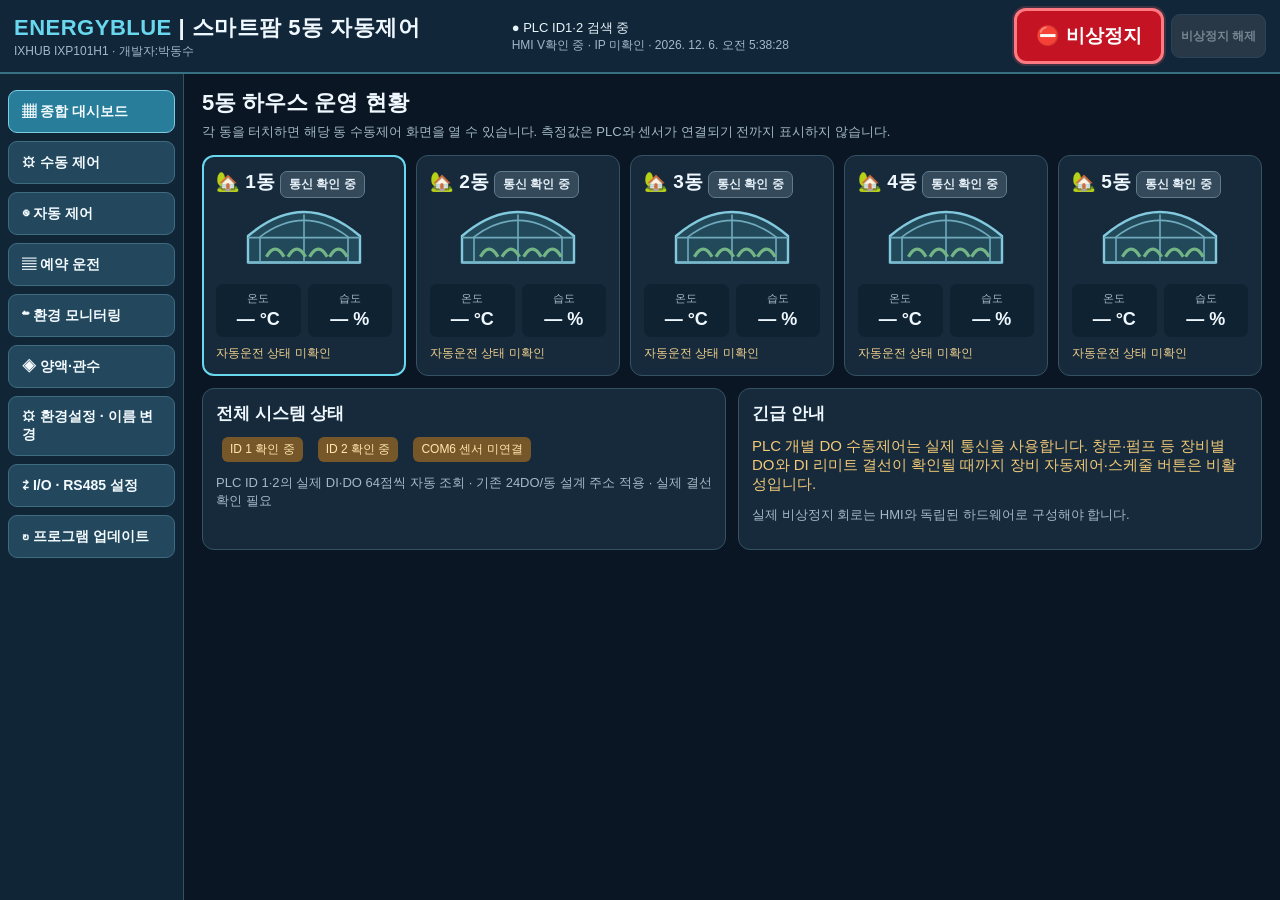
==== commit a6f6fdef: "V5.08 add per-device automation schedules, circular gauges and persistent day/week/month history" ====
--- a/app/src/main/assets/index.html
+++ b/app/src/main/assets/index.html
@@ -1,6 +1,6 @@
 <!doctype html>
 <html lang="ko"><head><meta charset="utf-8"><meta name="viewport" content="width=device-width, initial-scale=1, maximum-scale=1, user-scalable=no">
-<style>
+<link rel="stylesheet" href="automation.css"><style>
 :root{--bg:#0a1623;--panel:#162a3b;--panel2:#1d384a;--line:#355264;--cyan:#69d8ef;--white:#f0f8ff;--muted:#a3b8c7;--gold:#f1c978}*{box-sizing:border-box}
 body{margin:0;background:var(--bg);color:var(--white);font-family:"Malgun Gothic",Arial,sans-serif;font-size:15px}
 header{min-height:74px;display:flex;align-items:center;justify-content:space-between;gap:12px;background:#122639;padding:8px 14px;border-bottom:2px solid #377083;flex-wrap:wrap}
@@ -141,9 +141,9 @@
 <p class="muted">ID 1/2의 실제 DO 수신 상태를 표시합니다. 출력 이름은 환경설정에서 수정할 수 있습니다. 모터 정·역 접점은 인터록으로 보호됩니다.</p>
 <div class="row"><label>PLC 보드 <select id="manualRawId" onchange="renderRawManual()"><option value="1">ID 1 · DO01~64</option><option value="2">ID 2 · DO01~64</option></select></label><button type="button" onclick="show('io')">PLC 상태/통신</button></div>
 <p id="manualRawStatus" class="muted">PLC 자동 연결 대기</p><div id="manualRawChannels"></div></div></section>
-<section id="auto" class="page"><h2>자동 제어 조건 설정</h2><p class="warn">온습도·창문·환풍기 조건 설정 화면 초안입니다. 제어 로직 연결 전까지 저장/출력되지 않습니다.</p><div class="grid2"><div class="panel"><h3>온도 운전</h3><table><tr><td>환기 시작 온도</td><td>설정 전</td></tr><tr><td>환기 정지 온도</td><td>설정 전</td></tr><tr><td>난방 시작 온도</td><td>설정 전</td></tr><tr><td>난방 정지 온도</td><td>설정 전</td></tr></table></div><div class="panel"><h3>제어 보호 조건</h3><table><tr><td>열림/닫힘 상호 인터록</td><td>검증 전</td></tr><tr><td>방향 변경 지연</td><td>0.5초 설계 기준</td></tr><tr><td>센서 통신 상실</td><td>정책 결정 필요</td></tr><tr><td>상한/하한 리미트</td><td>DI 맵 검증 필요</td></tr></table></div></div></section>
-<section id="schedule" class="page"><h2>예약 운전 스케줄</h2><p class="muted">동별 스케줄 등록 및 시간 중복 처리 기능은 PLC 제어 로직 통합 시 연결됩니다.</p><table><thead><tr><th>예약 항목</th><th>적용 대상</th><th>상태</th></tr></thead><tbody id="schedules"></tbody></table></section>
-<section id="env" class="page"><h2>환경 모니터링</h2><div class="tiles" id="sensors"></div><div class="panel" style="margin-top:12px"><h3>센서 통신</h3><p>COM6 · 온습도·토양 센서 RS-485 예정</p><p class="warn">실측 통신 전까지 온도·습도·토양 값은 ‘미수신’으로만 표시합니다.</p></div></section>
+<section id="auto" class="page"><div id="automationRoot"></div></section>
+<section id="schedule" class="page"><h2>동·장비별 예약 시간표</h2><div id="scheduleOverview" class="auto-shell"><p>설정 읽는 중</p></div></section>
+<section id="env" class="page"><h2>온습도 계기판 · 수신 이력</h2><div id="environmentGraph" class="auto-shell"><p>실제 수신값 조회 중</p></div><div id="sensors" class="tiles" style="margin-top:12px"></div><p class="muted">온습도 센서의 제조사 통신맵과 실제 COM6 경로가 확인되기 전까지 측정값을 생성하지 않습니다.</p></section>
 <section id="nutrient" class="page"><h2>양액·관수</h2><div class="grid2"><div class="panel"><h3>공통 양액 혼합 장치</h3><table><tr><td>A 원액</td><td>미연결</td></tr><tr><td>B 원액</td><td>미연결</td></tr><tr><td>C 원액</td><td>미연결</td></tr><tr><td>D 물</td><td>미연결</td></tr></table></div><div class="panel"><h3>5동 관수 밸브 상태</h3><table id="valves"></table><p class="warn">밸브-펌프 연동 및 유량 안전조건 검증 전까지 명령 전송을 차단합니다.</p></div></div></section>
 <section id="io" class="page"><h2>I/O 및 통신 진단</h2><div class="grid2"><div class="panel"><h3>PLC / 센서 연결 정보</h3><p>COM5: Slave ID 1과 ID 2 자동 응답 검사 · 미연결 보드는 미연결로 표시</p><p>COM6: 센서 RS-485 예약</p><p>주소 범위: ID 1 DI/DO 01~64, ID 2 DI/DO 01~64. 각 보드의 실제 응답 여부를 별도로 확인합니다.</p><div class="row"><label>COM5 실제 장치 경로 <input id="com5Path" placeholder="/dev/tty..." value="/dev/ttyS5" style="width:190px" autocomplete="off"></label><label>속도 <select id="com5Baud"><option>9600</option><option>19200</option><option>38400</option><option>57600</option><option>115200</option></select></label></div><div class="row" style="margin:10px 0"><button onclick="openCom5()">COM5 포트 열기</button><button onclick="closeCom5()">포트 닫기</button><button onclick="probe()">장치 경로 확인</button></div><p class="muted">PLC Slave ID 1·2 유지. 실제 포트 경로를 입력해야 하며 주소·명령은 변경하지 않습니다. 8N1 포트 개방 및 Modbus FC03 실수신 상태를 검증합니다.</p><div class="log" id="out">COM5 자동 연결 준비</div>
 <div class="row" style="margin:10px 0"><strong>PLC 상태:</strong><span id="plcLink1">ID 1 · 확인 중</span><span id="plcLink2">ID 2 · 확인 중</span></div>
@@ -173,6 +173,7 @@
  </div>
 </div>
 
+<script src="automation.js"></script>
 <script>
 
 /* Self-contained Korean Dubeolsik touch IME: no system Korean keyboard required. */
@@ -433,7 +434,7 @@
 syncPhoneNames();
 el('sensors').innerHTML=[1,2,3,4,5].map(function(n){return '<div class="house"><div class="house-title">'+hn(n)+'</div><p>온도: 미수신</p><p>습도: 미수신</p><p>토양: 미수신</p></div>'}).join('');
 el('valves').innerHTML=[1,2,3,4,5].map(function(n){return '<tr><td>'+hn(n)+' 밸브</td><td>미수신</td></tr>'}).join('');
-el('schedules').innerHTML=['환풍기','창문 개폐','그늘막','조명','관수','양액 공급','온습도 연동','난방'].map(function(n){return '<tr><td>'+n+'</td><td>동별 / 공통 설정 예정</td><td class="warn">비활성</td></tr>'}).join('');
+if(window.EBAutomation)window.EBAutomation.namesChanged();
 renderRawManual();
 }
 function call(name){if(window.NativeDiagnostics&&typeof window.NativeDiagnostics[name]==='function'){window.NativeDiagnostics[name]()}else{el('updateStatus').textContent='Android HMI 앱에서만 실행 가능합니다.'}}
@@ -714,7 +715,7 @@
  }catch(e){plcCommandBusy=false;el('plcReadLog').textContent='출력 응답 표시 오류 '+e.message}
 }
 function probe(){el('out').textContent=window.NativeDiagnostics?window.NativeDiagnostics.probe('/dev/ttyS5'):'Android HMI 앱 전용'}
-window.nativeMessage=function(value){try{var p=JSON.parse(value);if(p.type==='phoneGateway'){displayPhoneDetails(p.message);return;}if(p.type==='plc'){plcReceived(p.message);return;}if(p.type==='plcWrite'){plcWriteReceived(p.message);return;}if(p.type==='plcLink'){plcLinkReceived(p.message);return;}if(p.type==='plcPort'){el('plcPortStatus').textContent=p.message;return;}if(p.type==='emergency'){emergencyReceived(p.message);return;}if(p.type==='plcArm'){
+window.nativeMessage=function(value){try{var p=JSON.parse(value);if(p.type==='automation'){if(window.EBAutomation)window.EBAutomation.receive(p.message);return;}if(p.type==='autoNotice'){if(window.EBAutomation)window.EBAutomation.notice(p.message);return;}if(p.type==='phoneGateway'){displayPhoneDetails(p.message);return;}if(p.type==='plc'){plcReceived(p.message);return;}if(p.type==='plcWrite'){plcWriteReceived(p.message);return;}if(p.type==='plcLink'){plcLinkReceived(p.message);return;}if(p.type==='plcPort'){el('plcPortStatus').textContent=p.message;return;}if(p.type==='emergency'){emergencyReceived(p.message);return;}if(p.type==='plcArm'){
  var armMessage=p.message||'';
  var authorized=armMessage.indexOf('ARM_OK')===0;
  plcArmed=authorized;
@@ -725,5 +726,5 @@
  return;
 }var target=p.type==='discovery'?'out':'updateStatus';el(target).textContent=p.message}catch(e){}}
 function tick(){el('clock').textContent=new Date().toLocaleString('ko-KR')}
-render();loadAutoPlcConfig();refreshIp();refreshPhoneDetails();setInterval(refreshPhoneDetails,3000);if(window.NativeDiagnostics&&window.NativeDiagnostics.getAppVersion)el('version').textContent=window.NativeDiagnostics.getAppVersion();tick();setInterval(tick,1000);
+render();loadAutoPlcConfig();refreshIp();refreshPhoneDetails();setInterval(refreshPhoneDetails,3000);if(window.NativeDiagnostics&&window.NativeDiagnostics.getAppVersion)el('version').textContent=window.NativeDiagnostics.getAppVersion();tick();setInterval(tick,1000);if(window.EBAutomation)window.EBAutomation.init();
 </script></body></html>
--- a/app/src/main/assets/automation.css
+++ b/app/src/main/assets/automation.css
@@ -0,0 +1 @@
+.auto-shell{display:grid;gap:14px}.auto-toolbar,.auto-periods,.auto-tabs,.auto-actions{display:flex;gap:8px;align-items:center;flex-wrap:wrap}.auto-toolbar label{display:flex;gap:8px;align-items:center;flex:1 1 220px}.auto-toolbar select{flex:1;max-width:100%;min-width:100px}.auto-toolbar select,.auto-form select,.auto-schedule-form select,.auto-date{background:#0f2637;color:#f4fbff;border:1px solid #52768c;border-radius:8px;font-size:16px;padding:10px;min-height:46px}.auto-title{display:flex;justify-content:space-between;gap:8px;align-items:center;flex-wrap:wrap}.auto-pill{border:1px solid #496a80;background:#203c50;padding:6px 12px;border-radius:30px;font-size:13px}.auto-pill.running{background:#12624b;color:#cffff2}.auto-pill.blocked{background:#614323;color:#ffe3b2}.auto-gauges{display:grid;grid-template-columns:repeat(3,minmax(0,1fr));gap:10px}.auto-gauge-card{background:linear-gradient(160deg,#1c3449,#102535);border:1px solid #3c5f77;border-radius:16px;padding:10px;min-width:0;text-align:center}.auto-gauge-card svg{width:100%;max-height:180px;display:block}.auto-gauge-card h3{font-size:16px;margin:0}.auto-gauge-card p{font-size:12px;margin:0;color:#a3b8c7}.auto-chart-card{background:#112636;border:1px solid #3a586f;border-radius:13px;padding:13px;min-width:0}.auto-chart-card svg{width:100%;height:auto;display:block;min-height:150px}.auto-chart-title{display:flex;justify-content:space-between;gap:8px;flex-wrap:wrap;align-items:center}.auto-chart-title h3{margin:0;font-size:16px}.auto-periods button,.auto-tabs button{font-size:14px;padding:9px 13px}.auto-periods button.selected,.auto-tabs button.selected{background:#136c8d;border:2px solid #76d8ef}.auto-legend{display:flex;gap:14px;flex-wrap:wrap;font-size:12px;color:#b5cbd9;margin:8px 0}.auto-legend .t{color:#ffb45e}.auto-legend .r{color:#64d7ff}.auto-metrics{display:flex;gap:16px;flex-wrap:wrap;margin:8px 0;font-size:13px}.auto-metrics strong{font-size:19px;color:#f5faff}.auto-muted{font-size:13px;color:#a9c0cf;line-height:1.6}.auto-notice{padding:12px;border-left:4px solid #7bd2ec;background:#173c50;border-radius:8px;white-space:pre-wrap;overflow-wrap:anywhere;line-height:1.6}.auto-notice.error{border-color:#ffa481;background:#4e3029;color:#ffe8dc}.auto-form{display:grid;grid-template-columns:repeat(2,minmax(0,1fr));gap:12px}.auto-field{min-width:0;background:#152e40;border:1px solid #3a566a;border-radius:10px;padding:12px}.auto-field label{display:block;margin-bottom:8px;font-size:14px;font-weight:700}.auto-field.wide{grid-column:1/-1}.auto-field small{display:block;color:#a8c0d0;font-size:12px;margin-top:8px;line-height:1.6}.auto-number{display:grid;grid-template-columns:45px minmax(50px,1fr) 45px;gap:6px;align-items:center}.auto-number input{width:100%;min-width:0;text-align:center;min-height:45px;border:1px solid #5f7c8e;background:#0b2231;color:white;border-radius:8px;font-size:21px;cursor:pointer}.auto-number button{padding:5px;font-size:22px}.auto-subfields{display:grid;grid-template-columns:1fr 1fr;gap:10px}.auto-field input[type=checkbox]{width:23px;height:23px;vertical-align:middle;margin-right:7px}.auto-save{background:#13816c!important;border-color:#65d6ba!important}.auto-start{background:#166b48!important;border-color:#66d69d!important}.auto-stop{background:#865128!important;border-color:#eab47c!important}.auto-schedule-form{display:grid;gap:10px}.auto-clock{display:grid;grid-template-columns:repeat(4,minmax(0,1fr));gap:10px}.auto-clock label{font-size:13px;display:flex;flex-direction:column;gap:5px}.auto-days{display:flex;gap:6px;flex-wrap:wrap}.auto-days button{padding:8px 13px;min-width:46px}.auto-days button.selected{background:#216b90;border:2px solid #8ee3ff}.auto-schedule-list{display:grid;gap:8px}.auto-schedule-row{display:grid;grid-template-columns:minmax(0,1fr) auto auto;gap:8px;align-items:center;background:#1b3549;padding:10px;border-radius:9px}.auto-schedule-row p{margin:0;overflow-wrap:anywhere}.auto-schedule-row button{font-size:13px;padding:8px}.auto-scroll-chart{overflow-x:auto;-webkit-overflow-scrolling:touch}.auto-scroll-chart svg{min-width:600px}.auto-table{width:100%;border-collapse:collapse;font-size:13px}.auto-table td,.auto-table th{padding:10px 6px;border-bottom:1px solid #345065;text-align:left}.auto-events{max-height:220px;overflow:auto;font-size:13px;line-height:1.7}.auto-modal{position:fixed;inset:0;z-index:10010;background:rgba(0,12,22,.85);display:none;align-items:center;justify-content:center;padding:10px}.auto-modal.open{display:flex}.auto-modal-panel{background:#162e42;border:2px solid #79cfe7;border-radius:15px;padding:15px;width:380px;max-width:96vw}.auto-num-preview{font-size:30px;text-align:right;min-height:55px;background:#092232;padding:8px;border-radius:8px;margin:10px 0}.auto-num-keys{display:grid;grid-template-columns:repeat(3,1fr);gap:8px}.auto-num-keys button{font-size:24px;min-height:54px}.auto-layout-guide{display:flex;gap:8px;flex-wrap:wrap;font-size:12px;color:#9ab7c9}.auto-statusline{font-size:14px;line-height:1.7;overflow-wrap:anywhere}.auto-heading-gap{margin-top:8px}.auto-copy{display:flex;gap:8px;align-items:center;flex-wrap:wrap}.auto-copy select{min-height:44px;background:#16394d;color:white;border-radius:8px;padding:8px}.auto-chart-empty{font-size:14px;color:#a9c5d5}.auto-dirty{color:#ffd28c;font-size:13px}.auto-form input,.auto-form select,.auto-clock select{max-width:100%}.auto-bar-note{color:#a4bece;font-size:12px}@media(max-width:760px){.auto-form{grid-template-columns:1fr}.auto-gauges{gap:6px}.auto-gauge-card{padding:6px}.auto-gauge-card h3{font-size:14px}.auto-clock{grid-template-columns:repeat(2,minmax(0,1fr))}.auto-toolbar label{flex-basis:100%}.auto-schedule-row{grid-template-columns:minmax(0,1fr) auto}.auto-schedule-row button:last-child{grid-column:2}.auto-subfields{gap:7px}}@media(max-width:460px){.auto-gauges{grid-template-columns:1fr}.auto-gauge-card svg{max-height:170px}.auto-number{grid-template-columns:40px minmax(50px,1fr) 40px}}
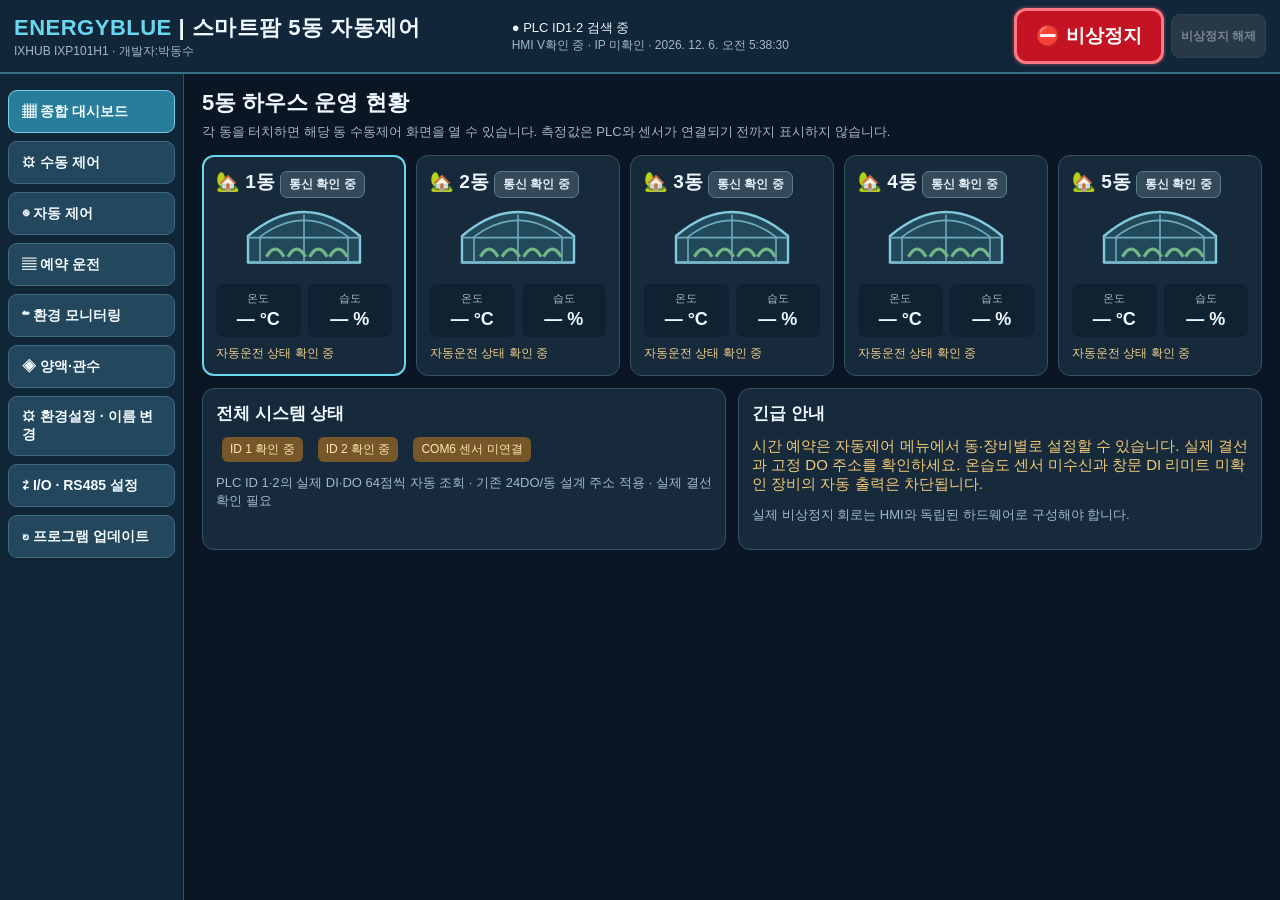
==== commit e7283b9a: "V5.08.1 align dashboard automatic status and binary output-history labels with the implemented sched" ====
--- a/app/src/main/assets/index.html
+++ b/app/src/main/assets/index.html
@@ -118,7 +118,7 @@
 <button data-page="update" onclick="show('update')">↻ 프로그램 업데이트</button>
 </nav><main>
 <section id="dashboard" class="page active"><h2>5동 하우스 운영 현황</h2><p class="muted">각 동을 터치하면 해당 동 수동제어 화면을 열 수 있습니다. 측정값은 PLC와 센서가 연결되기 전까지 표시하지 않습니다.</p><div class="tiles" id="houses"></div>
-<div class="grid2"><div class="panel"><h3>전체 시스템 상태</h3><div class="row"><span class="badge" id="dashPlc1">ID 1 확인 중</span><span class="badge" id="dashPlc2">ID 2 확인 중</span><span class="badge">COM6 센서 미연결</span></div><p class="muted" style="margin-top:12px">PLC ID 1·2의 실제 DI·DO 64점씩 자동 조회 · 기존 24DO/동 설계 주소 적용 · 실제 결선 확인 필요</p></div><div class="panel"><h3>긴급 안내</h3><p class="warn">PLC 개별 DO 수동제어는 실제 통신을 사용합니다. 창문·펌프 등 장비별 DO와 DI 리미트 결선이 확인될 때까지 장비 자동제어·스케줄 버튼은 비활성입니다.</p><p class="muted">실제 비상정지 회로는 HMI와 독립된 하드웨어로 구성해야 합니다.</p></div></div>
+<div class="grid2"><div class="panel"><h3>전체 시스템 상태</h3><div class="row"><span class="badge" id="dashPlc1">ID 1 확인 중</span><span class="badge" id="dashPlc2">ID 2 확인 중</span><span class="badge">COM6 센서 미연결</span></div><p class="muted" style="margin-top:12px">PLC ID 1·2의 실제 DI·DO 64점씩 자동 조회 · 기존 24DO/동 설계 주소 적용 · 실제 결선 확인 필요</p></div><div class="panel"><h3>긴급 안내</h3><p class="warn">시간 예약은 자동제어 메뉴에서 동·장비별로 설정할 수 있습니다. 실제 결선과 고정 DO 주소를 확인하세요. 온습도 센서 미수신과 창문 DI 리미트 미확인 장비의 자동 출력은 차단됩니다.</p><p class="muted">실제 비상정지 회로는 HMI와 독립된 하드웨어로 구성해야 합니다.</p></div></div>
 </section>
 <section id="names" class="page"><h2>환경설정 · 사용자 이름 변경</h2><p class="muted">하우스 5개 이름과 각 하우스의 제어 접점 표시 이름을 자유롭게 변경합니다. 이름만 변경하며 PLC 주소와 출력 동작은 변경되지 않습니다. PLC ID 1과 ID 2의 DO01~DO64 총 128점은 고정 주소이며, 사용자 지정 이름만 변경됩니다. 장비별 실제 결선은 배선표 확인 전까지 임의 배정하지 않습니다.</p><div class="panel"><h3>하우스 이름</h3><div id="nameFields"></div><button class="primary" onclick="saveNames()">하우스 이름 저장</button><p id="nameStatus" class="muted"></p></div><div class="panel" style="margin-top:12px"><h3>제어 접점 이름 및 DO 출력 표시</h3><label>설정할 하우스 <select id="editHouse" onchange="renderContactFields()"><option value="1">1동</option><option value="2">2동</option><option value="3">3동</option><option value="4">4동</option><option value="5">5동</option></select></label><div id="contactFields"></div><button class="primary" onclick="saveContactNames()">접점 이름 저장</button> <button onclick="resetContactNames()">이 동의 접점 이름 초기화</button><p id="contactStatus" class="muted"></p></div><div class="panel" style="margin-top:12px"><h3>PLC 출력 주소 목록 · 총 128DO</h3><p class="muted">ID 1 / DO01~DO64, ID 2 / DO01~DO64. 주소는 변경 불가, 표시 이름만 편집 가능합니다. 이름을 입력해도 실제 장비 배선은 자동 변경되지 않습니다.</p><div class="row"><label>PLC ID <select id="doPlcId" onchange="renderDoRegistry()"><option value="1">ID 1</option><option value="2">ID 2</option></select></label></div><div id="doRegistry"></div><button class="primary" onclick="saveDoRegistry()">출력 이름 저장</button><p id="doRegistryStatus" class="muted"></p></div>
 <div class="panel" style="margin-top:14px"><h3>휴대폰 연동 · HTTPS</h3>
@@ -427,7 +427,7 @@
 if(!el("doRegistry").children.length)renderDoRegistry();
 var editing=el("editHouse");var oldEdit=editing.value;editing.innerHTML=[1,2,3,4,5].map(function(n){return '<option value="'+n+'">'+hn(n)+'</option>'}).join('');editing.value=oldEdit||"1";
 if(!el("contactFields").children.length)renderContactFields();
-el('houses').innerHTML=[1,2,3,4,5].map(function(n){return '<article class="house '+(selected===n?'active':'')+'" onclick="selected='+n+';render();show(\'manual\')"><div class="house-title">🏡 '+hn(n)+' <span class="house-comm checking" id="houseComm'+n+'">통신 확인 중</span></div>'+houseSvg()+'<div class="metric"><div><span>온도</span><strong>— °C</strong></div><div><span>습도</span><strong>— %</strong></div></div><div class="state">자동운전 상태 미확인</div></article>'}).join('');
+el('houses').innerHTML=[1,2,3,4,5].map(function(n){return '<article class="house '+(selected===n?'active':'')+'" onclick="selected='+n+';render();show(\'manual\')"><div class="house-title">🏡 '+hn(n)+' <span class="house-comm checking" id="houseComm'+n+'">통신 확인 중</span></div>'+houseSvg()+'<div class="metric"><div><span>온도</span><strong>— °C</strong></div><div><span>습도</span><strong>— %</strong></div></div><div class="state" id="houseAuto'+n+'">자동운전 상태 확인 중</div></article>'}).join('');
 refreshDashboardComms();
 el('houseChoice').innerHTML=[1,2,3,4,5].map(function(n){return '<option value="'+n+'">'+hn(n)+'</option>'}).join('');el('houseChoice').value=String(selected);
 renderMappedHouse();
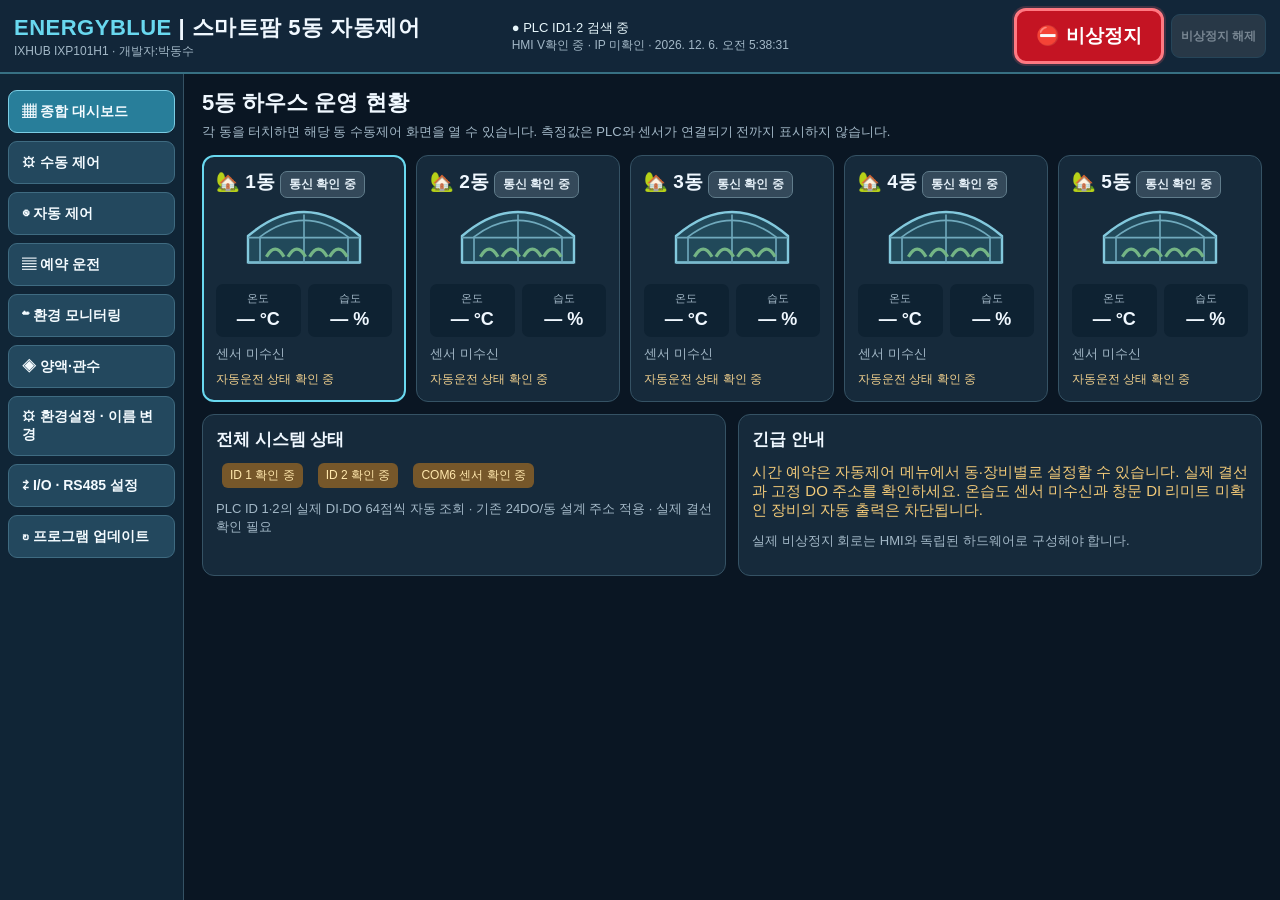
==== commit 0e18fd01: "V5.09: independent read-only COM6 sensor commissioning for house 1" ====
--- a/app/src/main/assets/index.html
+++ b/app/src/main/assets/index.html
@@ -118,7 +118,7 @@
 <button data-page="update" onclick="show('update')">↻ 프로그램 업데이트</button>
 </nav><main>
 <section id="dashboard" class="page active"><h2>5동 하우스 운영 현황</h2><p class="muted">각 동을 터치하면 해당 동 수동제어 화면을 열 수 있습니다. 측정값은 PLC와 센서가 연결되기 전까지 표시하지 않습니다.</p><div class="tiles" id="houses"></div>
-<div class="grid2"><div class="panel"><h3>전체 시스템 상태</h3><div class="row"><span class="badge" id="dashPlc1">ID 1 확인 중</span><span class="badge" id="dashPlc2">ID 2 확인 중</span><span class="badge">COM6 센서 미연결</span></div><p class="muted" style="margin-top:12px">PLC ID 1·2의 실제 DI·DO 64점씩 자동 조회 · 기존 24DO/동 설계 주소 적용 · 실제 결선 확인 필요</p></div><div class="panel"><h3>긴급 안내</h3><p class="warn">시간 예약은 자동제어 메뉴에서 동·장비별로 설정할 수 있습니다. 실제 결선과 고정 DO 주소를 확인하세요. 온습도 센서 미수신과 창문 DI 리미트 미확인 장비의 자동 출력은 차단됩니다.</p><p class="muted">실제 비상정지 회로는 HMI와 독립된 하드웨어로 구성해야 합니다.</p></div></div>
+<div class="grid2"><div class="panel"><h3>전체 시스템 상태</h3><div class="row"><span class="badge" id="dashPlc1">ID 1 확인 중</span><span class="badge" id="dashPlc2">ID 2 확인 중</span><span class="badge" id="dashSensor">COM6 센서 확인 중</span></div><p class="muted" style="margin-top:12px">PLC ID 1·2의 실제 DI·DO 64점씩 자동 조회 · 기존 24DO/동 설계 주소 적용 · 실제 결선 확인 필요</p></div><div class="panel"><h3>긴급 안내</h3><p class="warn">시간 예약은 자동제어 메뉴에서 동·장비별로 설정할 수 있습니다. 실제 결선과 고정 DO 주소를 확인하세요. 온습도 센서 미수신과 창문 DI 리미트 미확인 장비의 자동 출력은 차단됩니다.</p><p class="muted">실제 비상정지 회로는 HMI와 독립된 하드웨어로 구성해야 합니다.</p></div></div>
 </section>
 <section id="names" class="page"><h2>환경설정 · 사용자 이름 변경</h2><p class="muted">하우스 5개 이름과 각 하우스의 제어 접점 표시 이름을 자유롭게 변경합니다. 이름만 변경하며 PLC 주소와 출력 동작은 변경되지 않습니다. PLC ID 1과 ID 2의 DO01~DO64 총 128점은 고정 주소이며, 사용자 지정 이름만 변경됩니다. 장비별 실제 결선은 배선표 확인 전까지 임의 배정하지 않습니다.</p><div class="panel"><h3>하우스 이름</h3><div id="nameFields"></div><button class="primary" onclick="saveNames()">하우스 이름 저장</button><p id="nameStatus" class="muted"></p></div><div class="panel" style="margin-top:12px"><h3>제어 접점 이름 및 DO 출력 표시</h3><label>설정할 하우스 <select id="editHouse" onchange="renderContactFields()"><option value="1">1동</option><option value="2">2동</option><option value="3">3동</option><option value="4">4동</option><option value="5">5동</option></select></label><div id="contactFields"></div><button class="primary" onclick="saveContactNames()">접점 이름 저장</button> <button onclick="resetContactNames()">이 동의 접점 이름 초기화</button><p id="contactStatus" class="muted"></p></div><div class="panel" style="margin-top:12px"><h3>PLC 출력 주소 목록 · 총 128DO</h3><p class="muted">ID 1 / DO01~DO64, ID 2 / DO01~DO64. 주소는 변경 불가, 표시 이름만 편집 가능합니다. 이름을 입력해도 실제 장비 배선은 자동 변경되지 않습니다.</p><div class="row"><label>PLC ID <select id="doPlcId" onchange="renderDoRegistry()"><option value="1">ID 1</option><option value="2">ID 2</option></select></label></div><div id="doRegistry"></div><button class="primary" onclick="saveDoRegistry()">출력 이름 저장</button><p id="doRegistryStatus" class="muted"></p></div>
 <div class="panel" style="margin-top:14px"><h3>휴대폰 연동 · HTTPS</h3>
@@ -143,9 +143,9 @@
 <p id="manualRawStatus" class="muted">PLC 자동 연결 대기</p><div id="manualRawChannels"></div></div></section>
 <section id="auto" class="page"><div id="automationRoot"></div></section>
 <section id="schedule" class="page"><h2>동·장비별 예약 시간표</h2><div id="scheduleOverview" class="auto-shell"><p>설정 읽는 중</p></div></section>
-<section id="env" class="page"><h2>온습도 계기판 · 수신 이력</h2><div id="environmentGraph" class="auto-shell"><p>실제 수신값 조회 중</p></div><div id="sensors" class="tiles" style="margin-top:12px"></div><p class="muted">온습도 센서의 제조사 통신맵과 실제 COM6 경로가 확인되기 전까지 측정값을 생성하지 않습니다.</p></section>
+<section id="env" class="page"><h2>온습도 계기판 · 수신 이력</h2><div id="environmentGraph" class="auto-shell"><p>실제 수신값 조회 중</p></div><div id="sensorRoot" style="margin-top:12px"></div><div id="sensors" class="tiles" style="margin-top:12px"></div><p class="muted">COM6는 1번동 내부 온습도용입니다. 원문 수신을 확인하고 센서 OLED와 일치 확인을 하면 현재값·이력에 연결됩니다.</p></section>
 <section id="nutrient" class="page"><h2>양액·관수</h2><div class="grid2"><div class="panel"><h3>공통 양액 혼합 장치</h3><table><tr><td>A 원액</td><td>미연결</td></tr><tr><td>B 원액</td><td>미연결</td></tr><tr><td>C 원액</td><td>미연결</td></tr><tr><td>D 물</td><td>미연결</td></tr></table></div><div class="panel"><h3>5동 관수 밸브 상태</h3><table id="valves"></table><p class="warn">밸브-펌프 연동 및 유량 안전조건 검증 전까지 명령 전송을 차단합니다.</p></div></div></section>
-<section id="io" class="page"><h2>I/O 및 통신 진단</h2><div class="grid2"><div class="panel"><h3>PLC / 센서 연결 정보</h3><p>COM5: Slave ID 1과 ID 2 자동 응답 검사 · 미연결 보드는 미연결로 표시</p><p>COM6: 센서 RS-485 예약</p><p>주소 범위: ID 1 DI/DO 01~64, ID 2 DI/DO 01~64. 각 보드의 실제 응답 여부를 별도로 확인합니다.</p><div class="row"><label>COM5 실제 장치 경로 <input id="com5Path" placeholder="/dev/tty..." value="/dev/ttyS5" style="width:190px" autocomplete="off"></label><label>속도 <select id="com5Baud"><option>9600</option><option>19200</option><option>38400</option><option>57600</option><option>115200</option></select></label></div><div class="row" style="margin:10px 0"><button onclick="openCom5()">COM5 포트 열기</button><button onclick="closeCom5()">포트 닫기</button><button onclick="probe()">장치 경로 확인</button></div><p class="muted">PLC Slave ID 1·2 유지. 실제 포트 경로를 입력해야 하며 주소·명령은 변경하지 않습니다. 8N1 포트 개방 및 Modbus FC03 실수신 상태를 검증합니다.</p><div class="log" id="out">COM5 자동 연결 준비</div>
+<section id="io" class="page"><h2>I/O 및 통신 진단</h2><div class="grid2"><div class="panel"><h3>PLC / 센서 연결 정보</h3><p>COM5: Slave ID 1과 ID 2 자동 응답 검사 · 미연결 보드는 미연결로 표시</p><p>COM6: 1번동 온습도 RS485 · 온습도 메뉴에서 연결/ID 검색</p><p>주소 범위: ID 1 DI/DO 01~64, ID 2 DI/DO 01~64. 각 보드의 실제 응답 여부를 별도로 확인합니다.</p><div class="row"><label>COM5 실제 장치 경로 <input id="com5Path" placeholder="/dev/tty..." value="/dev/ttyS5" style="width:190px" autocomplete="off"></label><label>속도 <select id="com5Baud"><option>9600</option><option>19200</option><option>38400</option><option>57600</option><option>115200</option></select></label></div><div class="row" style="margin:10px 0"><button onclick="openCom5()">COM5 포트 열기</button><button onclick="closeCom5()">포트 닫기</button><button onclick="probe()">장치 경로 확인</button></div><p class="muted">PLC Slave ID 1·2 유지. 실제 포트 경로를 입력해야 하며 주소·명령은 변경하지 않습니다. 8N1 포트 개방 및 Modbus FC03 실수신 상태를 검증합니다.</p><div class="log" id="out">COM5 자동 연결 준비</div>
 <div class="row" style="margin:10px 0"><strong>PLC 상태:</strong><span id="plcLink1">ID 1 · 확인 중</span><span id="plcLink2">ID 2 · 확인 중</span></div>
 <p class="muted">프로그램 시작 후 자동으로 COM5를 열고 ID 1·2의 실제 응답을 확인합니다. 미연결 상태는 출력 ON/OFF 요청 불가이며, 연결이 복구되면 자동으로 다시 읽습니다. 재접속으로 DO가 자동 구동되지는 않습니다.</p>
 <div class="muted" id="plcPortStatus">COM5 자동 연결 대기</div>
@@ -174,6 +174,7 @@
 </div>
 
 <script src="automation.js"></script>
+<script src="sensor.js"></script>
 <script>
 
 /* Self-contained Korean Dubeolsik touch IME: no system Korean keyboard required. */
@@ -427,15 +428,16 @@
 if(!el("doRegistry").children.length)renderDoRegistry();
 var editing=el("editHouse");var oldEdit=editing.value;editing.innerHTML=[1,2,3,4,5].map(function(n){return '<option value="'+n+'">'+hn(n)+'</option>'}).join('');editing.value=oldEdit||"1";
 if(!el("contactFields").children.length)renderContactFields();
-el('houses').innerHTML=[1,2,3,4,5].map(function(n){return '<article class="house '+(selected===n?'active':'')+'" onclick="selected='+n+';render();show(\'manual\')"><div class="house-title">🏡 '+hn(n)+' <span class="house-comm checking" id="houseComm'+n+'">통신 확인 중</span></div>'+houseSvg()+'<div class="metric"><div><span>온도</span><strong>— °C</strong></div><div><span>습도</span><strong>— %</strong></div></div><div class="state" id="houseAuto'+n+'">자동운전 상태 확인 중</div></article>'}).join('');
+el('houses').innerHTML=[1,2,3,4,5].map(function(n){return '<article class="house '+(selected===n?'active':'')+'" onclick="selected='+n+';render();show(\'manual\')"><div class="house-title">🏡 '+hn(n)+' <span class="house-comm checking" id="houseComm'+n+'">통신 확인 중</span></div>'+houseSvg()+'<div class="metric"><div><span>온도</span><strong id="houseTemperature'+n+'">— °C</strong></div><div><span>습도</span><strong id="houseHumidity'+n+'">— %</strong></div></div><div class="muted" id="houseSensorStatus'+n+'">센서 미수신</div><div class="state" id="houseAuto'+n+'">자동운전 상태 확인 중</div></article>'}).join('');
 refreshDashboardComms();
 el('houseChoice').innerHTML=[1,2,3,4,5].map(function(n){return '<option value="'+n+'">'+hn(n)+'</option>'}).join('');el('houseChoice').value=String(selected);
 renderMappedHouse();
 syncPhoneNames();
-el('sensors').innerHTML=[1,2,3,4,5].map(function(n){return '<div class="house"><div class="house-title">'+hn(n)+'</div><p>온도: 미수신</p><p>습도: 미수신</p><p>토양: 미수신</p></div>'}).join('');
+el('sensors').innerHTML=[1,2,3,4,5].map(function(n){return '<div class="house"><div class="house-title">'+hn(n)+'</div><p id="environmentSensor'+n+'">온도·습도: 미수신</p><p>토양: 미수신</p></div>'}).join('');
 el('valves').innerHTML=[1,2,3,4,5].map(function(n){return '<tr><td>'+hn(n)+' 밸브</td><td>미수신</td></tr>'}).join('');
 if(window.EBAutomation)window.EBAutomation.namesChanged();
 renderRawManual();
+if(window.EBSensor)window.EBSensor.decorate();
 }
 function call(name){if(window.NativeDiagnostics&&typeof window.NativeDiagnostics[name]==='function'){window.NativeDiagnostics[name]()}else{el('updateStatus').textContent='Android HMI 앱에서만 실행 가능합니다.'}}
 function syncPhoneNames(){
@@ -639,6 +641,7 @@
  el('plcBoard2').textContent=count===1?'ID 2 · 연결 상태 감시 중':'ID 2 · 보드 연결 후 읽기 대기';
  el('plcReadLog').textContent=count===1?'수동 운전 대상 ID 1 · ID 2 연결 상태 감시':'수동 운전 대상 ID 1·2';
  renderRawManual();
+if(window.EBSensor)window.EBSensor.decorate();
 }
 
 function tapDo(id,ch){
@@ -715,7 +718,7 @@
  }catch(e){plcCommandBusy=false;el('plcReadLog').textContent='출력 응답 표시 오류 '+e.message}
 }
 function probe(){el('out').textContent=window.NativeDiagnostics?window.NativeDiagnostics.probe('/dev/ttyS5'):'Android HMI 앱 전용'}
-window.nativeMessage=function(value){try{var p=JSON.parse(value);if(p.type==='automation'){if(window.EBAutomation)window.EBAutomation.receive(p.message);return;}if(p.type==='autoNotice'){if(window.EBAutomation)window.EBAutomation.notice(p.message);return;}if(p.type==='phoneGateway'){displayPhoneDetails(p.message);return;}if(p.type==='plc'){plcReceived(p.message);return;}if(p.type==='plcWrite'){plcWriteReceived(p.message);return;}if(p.type==='plcLink'){plcLinkReceived(p.message);return;}if(p.type==='plcPort'){el('plcPortStatus').textContent=p.message;return;}if(p.type==='emergency'){emergencyReceived(p.message);return;}if(p.type==='plcArm'){
+window.nativeMessage=function(value){try{var p=JSON.parse(value);if(p.type==='sensor'){if(window.EBSensor)window.EBSensor.receive(p.message);return;}if(p.type==='automation'){if(window.EBAutomation)window.EBAutomation.receive(p.message);return;}if(p.type==='autoNotice'){if(window.EBAutomation)window.EBAutomation.notice(p.message);return;}if(p.type==='phoneGateway'){displayPhoneDetails(p.message);return;}if(p.type==='plc'){plcReceived(p.message);return;}if(p.type==='plcWrite'){plcWriteReceived(p.message);return;}if(p.type==='plcLink'){plcLinkReceived(p.message);return;}if(p.type==='plcPort'){el('plcPortStatus').textContent=p.message;return;}if(p.type==='emergency'){emergencyReceived(p.message);return;}if(p.type==='plcArm'){
  var armMessage=p.message||'';
  var authorized=armMessage.indexOf('ARM_OK')===0;
  plcArmed=authorized;
@@ -726,5 +729,5 @@
  return;
 }var target=p.type==='discovery'?'out':'updateStatus';el(target).textContent=p.message}catch(e){}}
 function tick(){el('clock').textContent=new Date().toLocaleString('ko-KR')}
-render();loadAutoPlcConfig();refreshIp();refreshPhoneDetails();setInterval(refreshPhoneDetails,3000);if(window.NativeDiagnostics&&window.NativeDiagnostics.getAppVersion)el('version').textContent=window.NativeDiagnostics.getAppVersion();tick();setInterval(tick,1000);if(window.EBAutomation)window.EBAutomation.init();
+render();loadAutoPlcConfig();refreshIp();refreshPhoneDetails();setInterval(refreshPhoneDetails,3000);if(window.NativeDiagnostics&&window.NativeDiagnostics.getAppVersion)el('version').textContent=window.NativeDiagnostics.getAppVersion();tick();setInterval(tick,1000);if(window.EBAutomation)window.EBAutomation.init();if(window.EBSensor)window.EBSensor.init();
 </script></body></html>
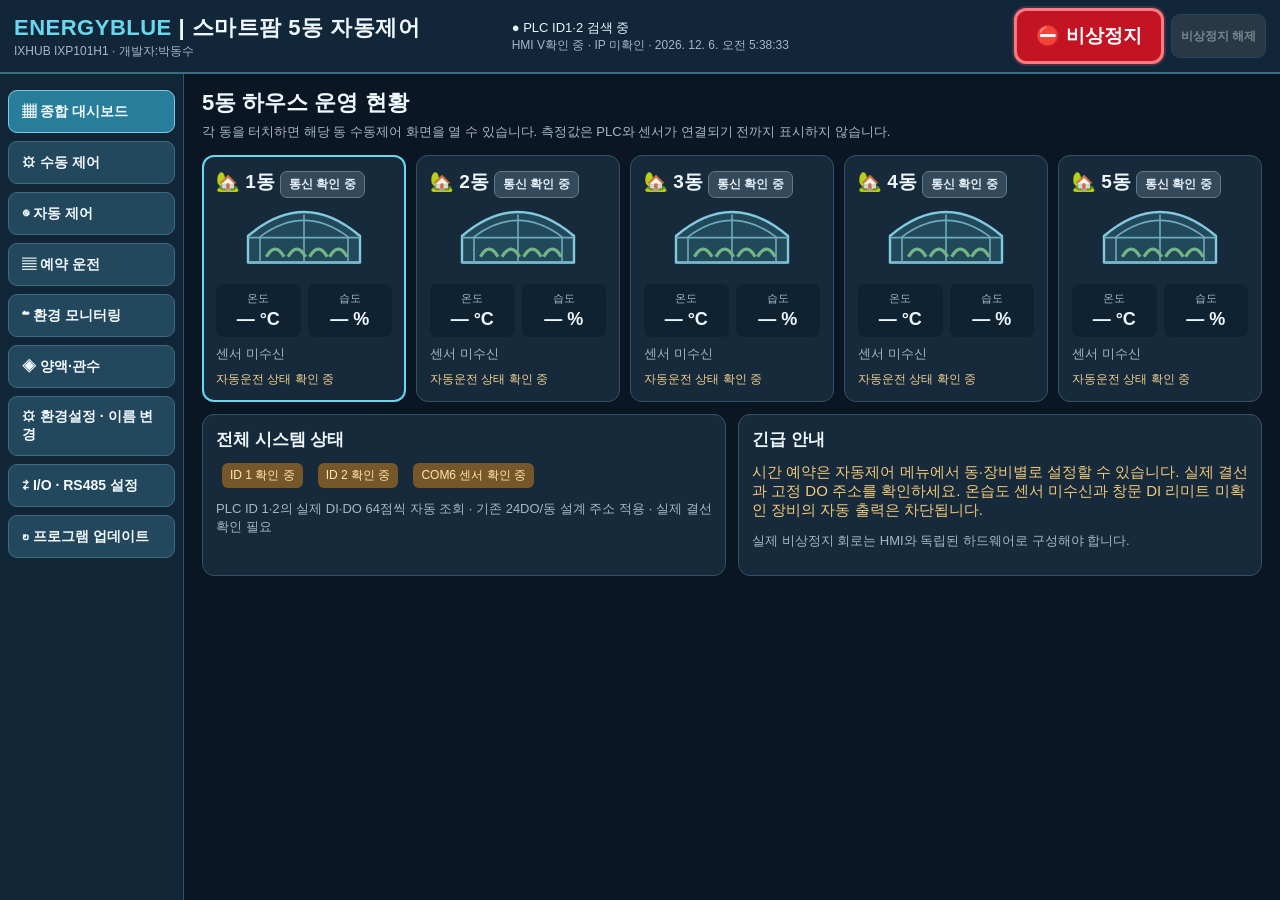
==== commit 1bd874cd: "V5.10: supplier sensor ID/baud setup with fixed ID1-5 greenhouse routing" ====
--- a/app/src/main/assets/index.html
+++ b/app/src/main/assets/index.html
@@ -143,9 +143,9 @@
 <p id="manualRawStatus" class="muted">PLC 자동 연결 대기</p><div id="manualRawChannels"></div></div></section>
 <section id="auto" class="page"><div id="automationRoot"></div></section>
 <section id="schedule" class="page"><h2>동·장비별 예약 시간표</h2><div id="scheduleOverview" class="auto-shell"><p>설정 읽는 중</p></div></section>
-<section id="env" class="page"><h2>온습도 계기판 · 수신 이력</h2><div id="environmentGraph" class="auto-shell"><p>실제 수신값 조회 중</p></div><div id="sensorRoot" style="margin-top:12px"></div><div id="sensors" class="tiles" style="margin-top:12px"></div><p class="muted">COM6는 1번동 내부 온습도용입니다. 원문 수신을 확인하고 센서 OLED와 일치 확인을 하면 현재값·이력에 연결됩니다.</p></section>
+<section id="env" class="page"><h2>온습도 계기판 · 수신 이력</h2><div id="environmentGraph" class="auto-shell"><p>실제 수신값 조회 중</p></div><div id="sensorRoot" style="margin-top:12px"></div><div id="sensors" class="tiles" style="margin-top:12px"></div><p class="muted">COM6 ID1~5는 각각 1~5동 내부 온습도입니다. 신규 센서 ID·속도를 설정하고 전원 재인가 후 확인·등록하세요.</p></section>
 <section id="nutrient" class="page"><h2>양액·관수</h2><div class="grid2"><div class="panel"><h3>공통 양액 혼합 장치</h3><table><tr><td>A 원액</td><td>미연결</td></tr><tr><td>B 원액</td><td>미연결</td></tr><tr><td>C 원액</td><td>미연결</td></tr><tr><td>D 물</td><td>미연결</td></tr></table></div><div class="panel"><h3>5동 관수 밸브 상태</h3><table id="valves"></table><p class="warn">밸브-펌프 연동 및 유량 안전조건 검증 전까지 명령 전송을 차단합니다.</p></div></div></section>
-<section id="io" class="page"><h2>I/O 및 통신 진단</h2><div class="grid2"><div class="panel"><h3>PLC / 센서 연결 정보</h3><p>COM5: Slave ID 1과 ID 2 자동 응답 검사 · 미연결 보드는 미연결로 표시</p><p>COM6: 1번동 온습도 RS485 · 온습도 메뉴에서 연결/ID 검색</p><p>주소 범위: ID 1 DI/DO 01~64, ID 2 DI/DO 01~64. 각 보드의 실제 응답 여부를 별도로 확인합니다.</p><div class="row"><label>COM5 실제 장치 경로 <input id="com5Path" placeholder="/dev/tty..." value="/dev/ttyS5" style="width:190px" autocomplete="off"></label><label>속도 <select id="com5Baud"><option>9600</option><option>19200</option><option>38400</option><option>57600</option><option>115200</option></select></label></div><div class="row" style="margin:10px 0"><button onclick="openCom5()">COM5 포트 열기</button><button onclick="closeCom5()">포트 닫기</button><button onclick="probe()">장치 경로 확인</button></div><p class="muted">PLC Slave ID 1·2 유지. 실제 포트 경로를 입력해야 하며 주소·명령은 변경하지 않습니다. 8N1 포트 개방 및 Modbus FC03 실수신 상태를 검증합니다.</p><div class="log" id="out">COM5 자동 연결 준비</div>
+<section id="io" class="page"><h2>I/O 및 통신 진단</h2><div class="grid2"><div class="panel"><h3>PLC / 센서 연결 정보</h3><p>COM5: Slave ID 1과 ID 2 자동 응답 검사 · 미연결 보드는 미연결로 표시</p><p>COM6: ID1~5 → 1~5동 온습도 · 환경 모니터링에서 센서 추가·ID·속도 설정</p><p>주소 범위: ID 1 DI/DO 01~64, ID 2 DI/DO 01~64. 각 보드의 실제 응답 여부를 별도로 확인합니다.</p><div class="row"><label>COM5 실제 장치 경로 <input id="com5Path" placeholder="/dev/tty..." value="/dev/ttyS5" style="width:190px" autocomplete="off"></label><label>속도 <select id="com5Baud"><option>9600</option><option>19200</option><option>38400</option><option>57600</option><option>115200</option></select></label></div><div class="row" style="margin:10px 0"><button onclick="openCom5()">COM5 포트 열기</button><button onclick="closeCom5()">포트 닫기</button><button onclick="probe()">장치 경로 확인</button></div><p class="muted">PLC Slave ID 1·2 유지. 실제 포트 경로를 입력해야 하며 주소·명령은 변경하지 않습니다. 8N1 포트 개방 및 Modbus FC03 실수신 상태를 검증합니다.</p><div class="log" id="out">COM5 자동 연결 준비</div>
 <div class="row" style="margin:10px 0"><strong>PLC 상태:</strong><span id="plcLink1">ID 1 · 확인 중</span><span id="plcLink2">ID 2 · 확인 중</span></div>
 <p class="muted">프로그램 시작 후 자동으로 COM5를 열고 ID 1·2의 실제 응답을 확인합니다. 미연결 상태는 출력 ON/OFF 요청 불가이며, 연결이 복구되면 자동으로 다시 읽습니다. 재접속으로 DO가 자동 구동되지는 않습니다.</p>
 <div class="muted" id="plcPortStatus">COM5 자동 연결 대기</div>
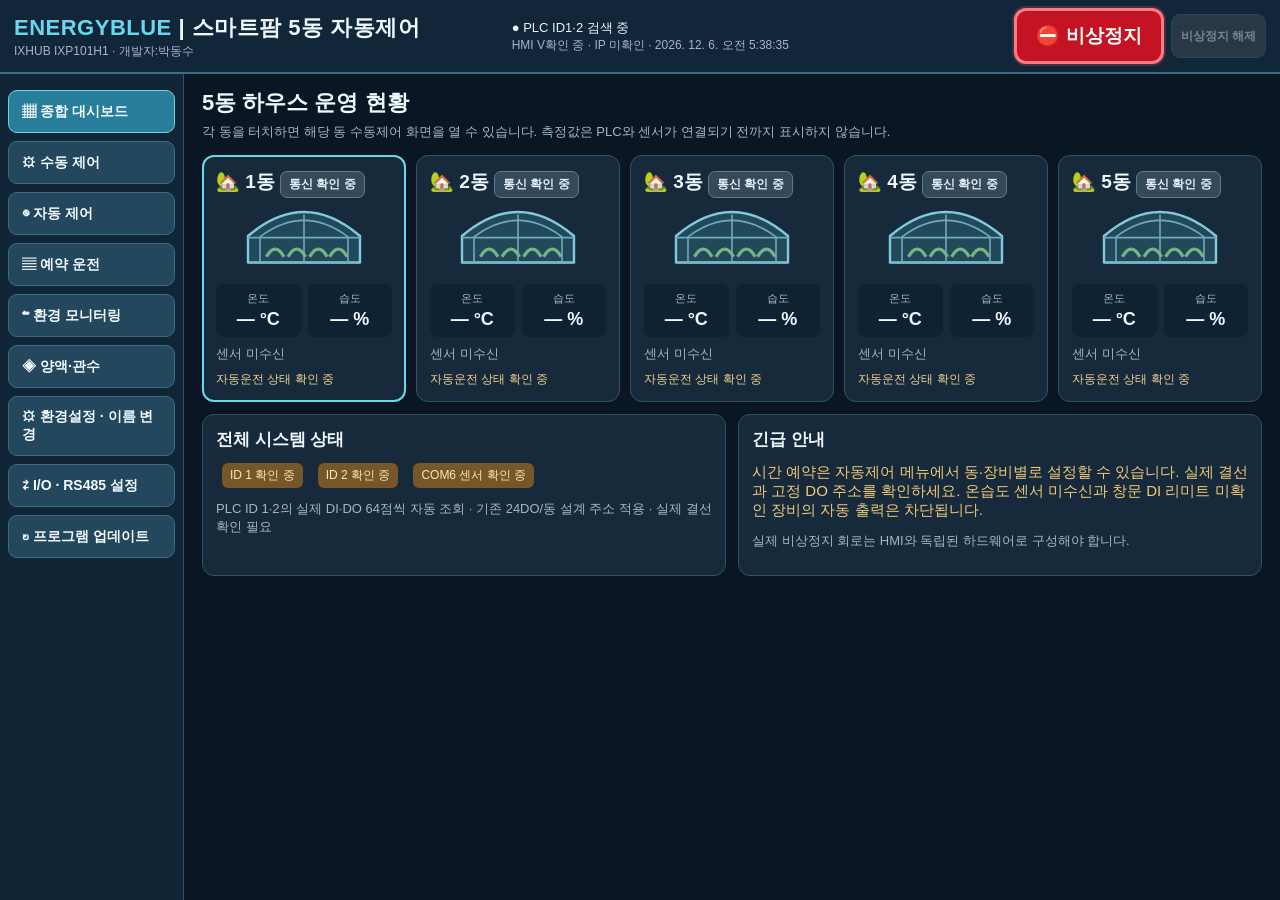
==== commit 86a79ed3: "V5.11: fix WebView startup delivery and verified ID2 dashboard registration" ====
--- a/app/src/main/assets/index.html
+++ b/app/src/main/assets/index.html
@@ -101,7 +101,11 @@
 @media(max-width:730px){.controls{grid-template-columns:repeat(2,minmax(0,1fr))}}
 @media(max-width:520px){.controls{grid-template-columns:1fr}}
 </style></head>
-<body><div id="hmiFault" role="status" style="display:none;position:fixed;z-index:99998;bottom:5px;left:6px;right:6px;padding:7px;background:#651b1b;color:#fff;font-size:13px;max-height:75px;overflow:auto;border:1px solid #ff8a8a"></div><script>window.onerror=function(msg,src,line,col){var box=document.getElementById("hmiFault");if(box){box.style.display="block";box.textContent="HMI 화면 오류: "+msg+" (행 "+line+")";}return false;};</script><header>
+<body><div id="hmiFault" role="status" style="display:none;position:fixed;z-index:99998;bottom:5px;left:6px;right:6px;padding:7px;background:#651b1b;color:#fff;font-size:13px;max-height:75px;overflow:auto;border:1px solid #ff8a8a"></div><script>
+window.reportHmiFault=function(msg,src,line,col,stack){var box=document.getElementById('hmiFault');if(!box)return;box.style.display='block';box.textContent='HMI 화면 오류: '+msg+(src?' ['+String(src).split('/').pop()+']':'')+' (행 '+(line||0)+', 열 '+(col||0)+')'+(stack?' · '+String(stack).slice(0,800):'');};
+window.onerror=function(msg,src,line,col,error){window.reportHmiFault(msg,src,line,col,error&&error.stack||'');return false;};
+window.startHmiModule=function(name,api){try{if(!api||typeof api.init!=='function')throw new Error(name+' 스크립트를 불러오지 못했습니다.');api.init();}catch(error){window.reportHmiFault(name+' 초기화: '+(error.message||error),name,0,0,error.stack||'');}};
+</script><header>
 <div class="header-brand"><div class="logo"><b>ENERGYBLUE</b> | 스마트팜 5동 자동제어</div><div class="sub">IXHUB IXP101H1 · 개발자:박동수</div></div>
 <div class="header-info"><div id="plcHeaderStatus">● PLC ID1·2 검색 중</div><div class="sub">HMI V<span id="version">확인 중</span> · IP <span id="ip">확인 중</span> · <span id="clock"></span></div></div>
 <div class="header-stop"><button type="button" id="emergencyButton" class="emergency-btn" onclick="requestEmergencyStop()" aria-label="PLC 전체 출력 비상정지">⛔ 비상정지</button><button type="button" id="emergencyResetButton" class="emergency-reset" onclick="requestEmergencyReset()" disabled>비상정지 해제</button></div>
@@ -729,5 +733,5 @@
  return;
 }var target=p.type==='discovery'?'out':'updateStatus';el(target).textContent=p.message}catch(e){}}
 function tick(){el('clock').textContent=new Date().toLocaleString('ko-KR')}
-render();loadAutoPlcConfig();refreshIp();refreshPhoneDetails();setInterval(refreshPhoneDetails,3000);if(window.NativeDiagnostics&&window.NativeDiagnostics.getAppVersion)el('version').textContent=window.NativeDiagnostics.getAppVersion();tick();setInterval(tick,1000);if(window.EBAutomation)window.EBAutomation.init();if(window.EBSensor)window.EBSensor.init();
+render();loadAutoPlcConfig();refreshIp();refreshPhoneDetails();setInterval(refreshPhoneDetails,3000);if(window.NativeDiagnostics&&window.NativeDiagnostics.getAppVersion)el('version').textContent=window.NativeDiagnostics.getAppVersion();tick();setInterval(tick,1000);window.startHmiModule('automation.js',window.EBAutomation);window.startHmiModule('sensor.js',window.EBSensor);
 </script></body></html>
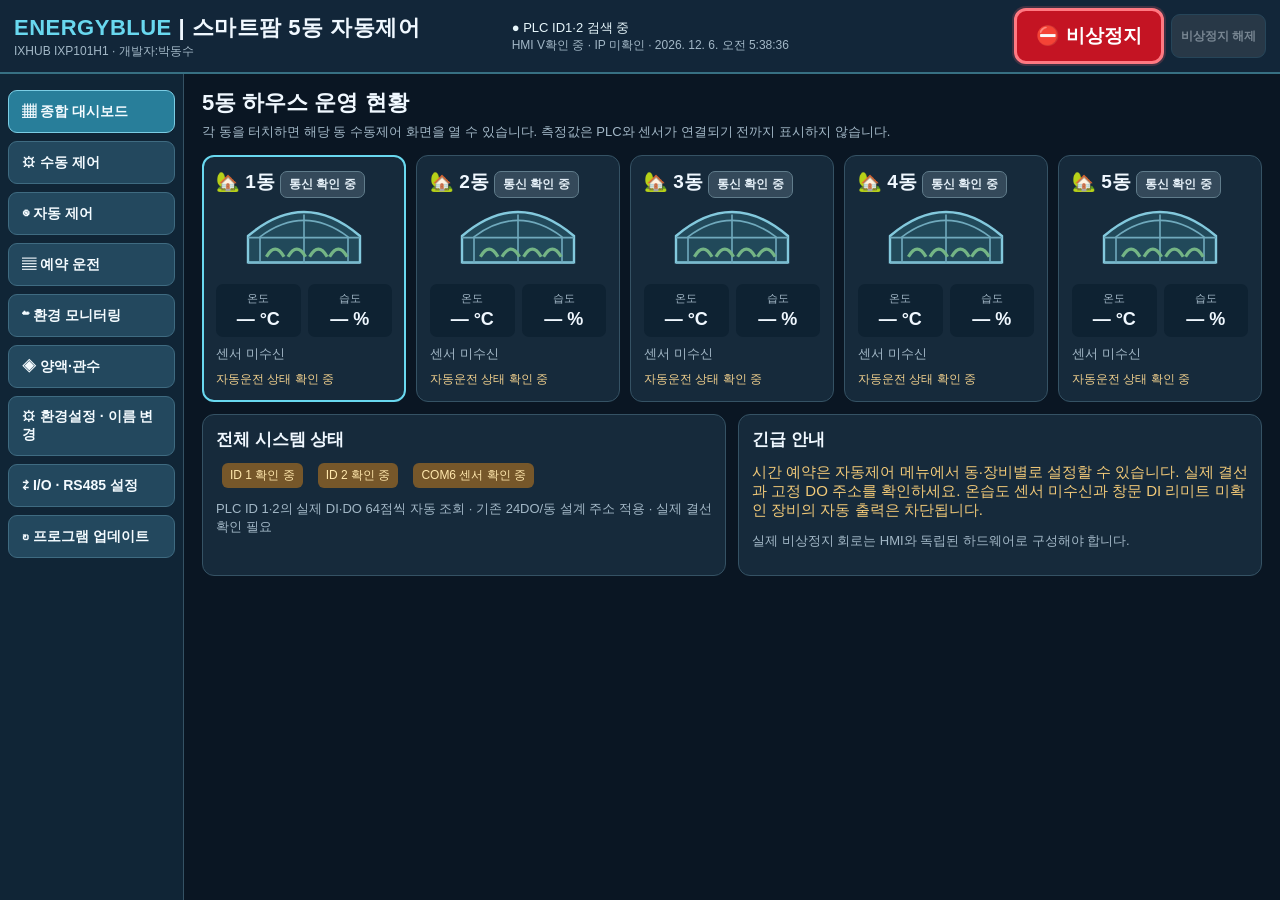
==== commit a755f562: "V5.12: simplify sensor ID setup with house steps and preserve advanced communication settings" ====
--- a/app/src/main/assets/index.html
+++ b/app/src/main/assets/index.html
@@ -1,6 +1,6 @@
 <!doctype html>
 <html lang="ko"><head><meta charset="utf-8"><meta name="viewport" content="width=device-width, initial-scale=1, maximum-scale=1, user-scalable=no">
-<link rel="stylesheet" href="automation.css"><style>
+<link rel="stylesheet" href="automation.css"><link rel="stylesheet" href="sensor.css"><style>
 :root{--bg:#0a1623;--panel:#162a3b;--panel2:#1d384a;--line:#355264;--cyan:#69d8ef;--white:#f0f8ff;--muted:#a3b8c7;--gold:#f1c978}*{box-sizing:border-box}
 body{margin:0;background:var(--bg);color:var(--white);font-family:"Malgun Gothic",Arial,sans-serif;font-size:15px}
 header{min-height:74px;display:flex;align-items:center;justify-content:space-between;gap:12px;background:#122639;padding:8px 14px;border-bottom:2px solid #377083;flex-wrap:wrap}
@@ -147,7 +147,7 @@
 <p id="manualRawStatus" class="muted">PLC 자동 연결 대기</p><div id="manualRawChannels"></div></div></section>
 <section id="auto" class="page"><div id="automationRoot"></div></section>
 <section id="schedule" class="page"><h2>동·장비별 예약 시간표</h2><div id="scheduleOverview" class="auto-shell"><p>설정 읽는 중</p></div></section>
-<section id="env" class="page"><h2>온습도 계기판 · 수신 이력</h2><div id="environmentGraph" class="auto-shell"><p>실제 수신값 조회 중</p></div><div id="sensorRoot" style="margin-top:12px"></div><div id="sensors" class="tiles" style="margin-top:12px"></div><p class="muted">COM6 ID1~5는 각각 1~5동 내부 온습도입니다. 신규 센서 ID·속도를 설정하고 전원 재인가 후 확인·등록하세요.</p></section>
+<section id="env" class="page"><h2>온습도 계기판 · 수신 이력</h2><button class="primary" style="margin:10px 0;min-height:48px" onclick="document.getElementById('sensorRoot').scrollIntoView()">센서 연결·ID 설정</button><div id="environmentGraph" class="auto-shell"><p>실제 수신값 조회 중</p></div><div id="sensorRoot" style="margin-top:12px"></div><div id="sensors" class="tiles" style="margin-top:12px"></div><p class="muted">센서 연결에서 동을 선택하면 같은 번호의 ID로 설정합니다. 변경 후 센서 전원을 껐다 켜면 실제 수신을 확인하여 자동 등록합니다.</p></section>
 <section id="nutrient" class="page"><h2>양액·관수</h2><div class="grid2"><div class="panel"><h3>공통 양액 혼합 장치</h3><table><tr><td>A 원액</td><td>미연결</td></tr><tr><td>B 원액</td><td>미연결</td></tr><tr><td>C 원액</td><td>미연결</td></tr><tr><td>D 물</td><td>미연결</td></tr></table></div><div class="panel"><h3>5동 관수 밸브 상태</h3><table id="valves"></table><p class="warn">밸브-펌프 연동 및 유량 안전조건 검증 전까지 명령 전송을 차단합니다.</p></div></div></section>
 <section id="io" class="page"><h2>I/O 및 통신 진단</h2><div class="grid2"><div class="panel"><h3>PLC / 센서 연결 정보</h3><p>COM5: Slave ID 1과 ID 2 자동 응답 검사 · 미연결 보드는 미연결로 표시</p><p>COM6: ID1~5 → 1~5동 온습도 · 환경 모니터링에서 센서 추가·ID·속도 설정</p><p>주소 범위: ID 1 DI/DO 01~64, ID 2 DI/DO 01~64. 각 보드의 실제 응답 여부를 별도로 확인합니다.</p><div class="row"><label>COM5 실제 장치 경로 <input id="com5Path" placeholder="/dev/tty..." value="/dev/ttyS5" style="width:190px" autocomplete="off"></label><label>속도 <select id="com5Baud"><option>9600</option><option>19200</option><option>38400</option><option>57600</option><option>115200</option></select></label></div><div class="row" style="margin:10px 0"><button onclick="openCom5()">COM5 포트 열기</button><button onclick="closeCom5()">포트 닫기</button><button onclick="probe()">장치 경로 확인</button></div><p class="muted">PLC Slave ID 1·2 유지. 실제 포트 경로를 입력해야 하며 주소·명령은 변경하지 않습니다. 8N1 포트 개방 및 Modbus FC03 실수신 상태를 검증합니다.</p><div class="log" id="out">COM5 자동 연결 준비</div>
 <div class="row" style="margin:10px 0"><strong>PLC 상태:</strong><span id="plcLink1">ID 1 · 확인 중</span><span id="plcLink2">ID 2 · 확인 중</span></div>
@@ -734,4 +734,4 @@
 }var target=p.type==='discovery'?'out':'updateStatus';el(target).textContent=p.message}catch(e){}}
 function tick(){el('clock').textContent=new Date().toLocaleString('ko-KR')}
 render();loadAutoPlcConfig();refreshIp();refreshPhoneDetails();setInterval(refreshPhoneDetails,3000);if(window.NativeDiagnostics&&window.NativeDiagnostics.getAppVersion)el('version').textContent=window.NativeDiagnostics.getAppVersion();tick();setInterval(tick,1000);window.startHmiModule('automation.js',window.EBAutomation);window.startHmiModule('sensor.js',window.EBSensor);
-</script></body></html>+</script></body></html>
--- a/app/src/main/assets/sensor.css
+++ b/app/src/main/assets/sensor.css
@@ -0,0 +1,33 @@
+.sensor-simple{margin-top:8px;line-height:1.55}
+.sensor-simple h3{margin:0 0 8px;font-size:21px}
+.sensor-heading{display:flex;flex-wrap:wrap;gap:12px;align-items:center;justify-content:space-between}
+.sensor-steps{list-style:none;display:flex;padding:0;margin:14px 0}
+.sensor-steps li+li{margin-left:8px}
+.sensor-steps li{flex:1;min-width:0;padding:10px 5px;text-align:center;border-radius:8px;background:#0f2231;color:#a3b8c7;font-weight:bold}
+.sensor-steps .current{background:#236078;color:#fff;border:1px solid #69d8ef}
+.sensor-steps .done{color:#93e8bc;background:#123e36}
+.sensor-house-grid{display:grid;grid-template-columns:repeat(5,minmax(0,1fr));gap:8px;margin:12px 0 16px}
+.sensor-house{min-height:90px;min-width:0;padding:8px 4px!important;line-height:1.45;white-space:normal}
+.sensor-house b{display:block;font-size:23px}.sensor-house span,.sensor-house small{display:block;font-size:13px}
+.sensor-house.selected{border:2px solid #8ae6fc;background:#24627b!important;box-shadow:inset 0 0 0 1px #69d8ef}
+.sensor-house:disabled{opacity:.75}.sensor-house.selected:disabled{opacity:1}
+.sensor-guide{background:#0d2232;border:1px solid #3a657a;border-radius:12px;padding:18px;overflow-wrap:break-word}
+.sensor-guide p{font-size:16px;line-height:1.65;margin:8px 0 14px}
+.sensor-main{background:#237c96!important;border:2px solid #7bd7ed!important;min-height:56px;font-size:18px!important;white-space:normal}
+.sensor-guide>.sensor-main{width:100%}
+.sensor-detected{color:#a6f0cb;font-weight:bold}
+.sensor-one{display:flex;gap:12px;align-items:center;min-height:56px;margin:10px 0;padding:10px;border:1px solid #47677a;border-radius:8px;font-size:16px;line-height:1.6}
+.sensor-one input{width:25px;height:25px;flex:0 0 25px;margin-right:12px}
+.sensor-actions{display:flex;flex-wrap:wrap;align-items:center;margin:12px 0}
+.sensor-actions button{min-height:50px;max-width:100%;white-space:normal;overflow-wrap:break-word;margin:0 10px 10px 0}
+.sensor-secondary{margin-top:12px;background:#233c4d!important;font-size:14px!important;min-height:48px}
+.sensor-power{border:2px solid #e8be70;border-radius:10px;background:#41361f;color:#fff1cf;padding:16px;margin-top:12px}
+.sensor-power strong{font-size:23px}.sensor-power p{margin-bottom:0}
+.sensor-message{overflow-wrap:break-word;white-space:pre-wrap;color:#c9deeb;margin-top:14px!important}
+.sensor-advanced{border-top:1px solid #355264;margin-top:16px;padding-top:10px}
+.sensor-advanced>summary{min-height:50px;cursor:pointer;line-height:1.5;padding:12px 4px;font-size:16px;font-weight:bold;white-space:normal}
+.sensor-baud{display:flex;flex-wrap:wrap;gap:12px;align-items:end;margin:16px 0}
+.sensor-baud label{display:flex;flex-direction:column;gap:8px}.sensor-baud button{min-height:48px}
+.sensor-raw{white-space:pre-wrap;word-break:break-all;font-size:15px;max-width:100%}
+.sensor-values{margin-top:14px!important}
+@media(max-width:600px){.sensor-guide{padding:12px}.sensor-house-grid{gap:4px}.sensor-house b{font-size:20px}.sensor-house small,.sensor-house span{font-size:11px}.sensor-steps li{font-size:13px}.sensor-actions button{flex:1 1 170px}.sensor-power strong{font-size:20px}}
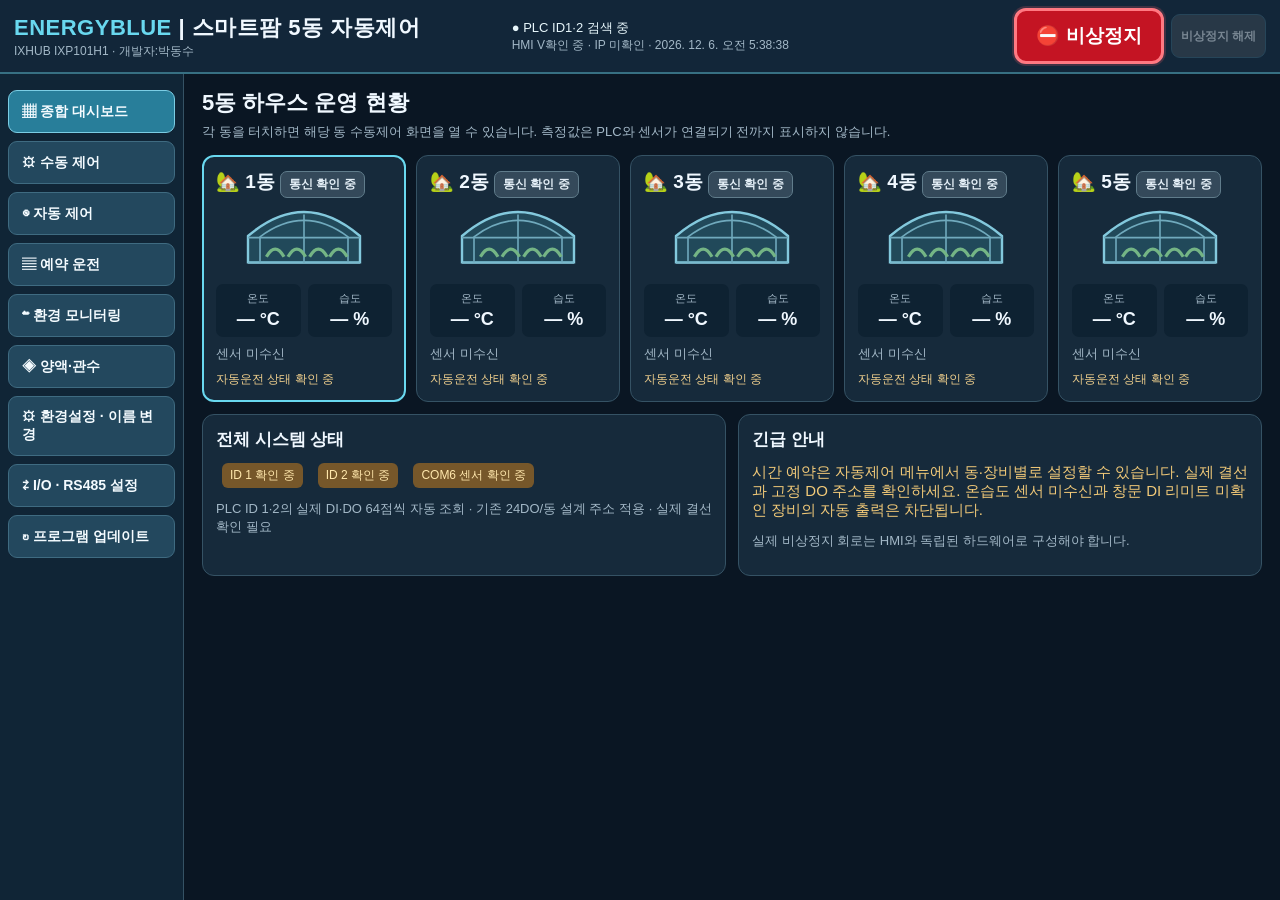
==== commit 0864380f: "V5.12.1: refine small-screen sensor steps and live measurement cards after Android visual review" ====
--- a/app/src/main/assets/index.html
+++ b/app/src/main/assets/index.html
@@ -147,7 +147,7 @@
 <p id="manualRawStatus" class="muted">PLC 자동 연결 대기</p><div id="manualRawChannels"></div></div></section>
 <section id="auto" class="page"><div id="automationRoot"></div></section>
 <section id="schedule" class="page"><h2>동·장비별 예약 시간표</h2><div id="scheduleOverview" class="auto-shell"><p>설정 읽는 중</p></div></section>
-<section id="env" class="page"><h2>온습도 계기판 · 수신 이력</h2><button class="primary" style="margin:10px 0;min-height:48px" onclick="document.getElementById('sensorRoot').scrollIntoView()">센서 연결·ID 설정</button><div id="environmentGraph" class="auto-shell"><p>실제 수신값 조회 중</p></div><div id="sensorRoot" style="margin-top:12px"></div><div id="sensors" class="tiles" style="margin-top:12px"></div><p class="muted">센서 연결에서 동을 선택하면 같은 번호의 ID로 설정합니다. 변경 후 센서 전원을 껐다 켜면 실제 수신을 확인하여 자동 등록합니다.</p></section>
+<section id="env" class="page"><h2>온습도 계기판 · 수신 이력</h2><button class="primary" style="margin:10px 0;min-height:48px" onclick="EBSensor.open()">센서 연결·ID 설정</button><div id="environmentGraph" class="auto-shell"><p>실제 수신값 조회 중</p></div><div id="sensorRoot" style="margin-top:12px"></div><div id="sensors" class="tiles" style="margin-top:12px"></div><p class="muted">센서 연결에서 동을 선택하면 같은 번호의 ID로 설정합니다. 변경 후 센서 전원을 껐다 켜면 실제 수신을 확인하여 자동 등록합니다.</p></section>
 <section id="nutrient" class="page"><h2>양액·관수</h2><div class="grid2"><div class="panel"><h3>공통 양액 혼합 장치</h3><table><tr><td>A 원액</td><td>미연결</td></tr><tr><td>B 원액</td><td>미연결</td></tr><tr><td>C 원액</td><td>미연결</td></tr><tr><td>D 물</td><td>미연결</td></tr></table></div><div class="panel"><h3>5동 관수 밸브 상태</h3><table id="valves"></table><p class="warn">밸브-펌프 연동 및 유량 안전조건 검증 전까지 명령 전송을 차단합니다.</p></div></div></section>
 <section id="io" class="page"><h2>I/O 및 통신 진단</h2><div class="grid2"><div class="panel"><h3>PLC / 센서 연결 정보</h3><p>COM5: Slave ID 1과 ID 2 자동 응답 검사 · 미연결 보드는 미연결로 표시</p><p>COM6: ID1~5 → 1~5동 온습도 · 환경 모니터링에서 센서 추가·ID·속도 설정</p><p>주소 범위: ID 1 DI/DO 01~64, ID 2 DI/DO 01~64. 각 보드의 실제 응답 여부를 별도로 확인합니다.</p><div class="row"><label>COM5 실제 장치 경로 <input id="com5Path" placeholder="/dev/tty..." value="/dev/ttyS5" style="width:190px" autocomplete="off"></label><label>속도 <select id="com5Baud"><option>9600</option><option>19200</option><option>38400</option><option>57600</option><option>115200</option></select></label></div><div class="row" style="margin:10px 0"><button onclick="openCom5()">COM5 포트 열기</button><button onclick="closeCom5()">포트 닫기</button><button onclick="probe()">장치 경로 확인</button></div><p class="muted">PLC Slave ID 1·2 유지. 실제 포트 경로를 입력해야 하며 주소·명령은 변경하지 않습니다. 8N1 포트 개방 및 Modbus FC03 실수신 상태를 검증합니다.</p><div class="log" id="out">COM5 자동 연결 준비</div>
 <div class="row" style="margin:10px 0"><strong>PLC 상태:</strong><span id="plcLink1">ID 1 · 확인 중</span><span id="plcLink2">ID 2 · 확인 중</span></div>
--- a/app/src/main/assets/sensor.css
+++ b/app/src/main/assets/sensor.css
@@ -29,5 +29,7 @@
 .sensor-baud{display:flex;flex-wrap:wrap;gap:12px;align-items:end;margin:16px 0}
 .sensor-baud label{display:flex;flex-direction:column;gap:8px}.sensor-baud button{min-height:48px}
 .sensor-raw{white-space:pre-wrap;word-break:break-all;font-size:15px;max-width:100%}
-.sensor-values{margin-top:14px!important}
+.sensor-values{margin-top:14px!important;display:grid;grid-template-columns:repeat(3,minmax(0,1fr));gap:10px}
+.sensor-values>div{min-width:0;padding:12px 8px;background:#102435;border:1px solid #3a566a;border-radius:9px;color:#b7cedc;font-size:14px}
+.sensor-values strong{display:block;color:#f0f8ff;font-size:22px;line-height:1.5;margin-top:6px;overflow-wrap:break-word}
 @media(max-width:600px){.sensor-guide{padding:12px}.sensor-house-grid{gap:4px}.sensor-house b{font-size:20px}.sensor-house small,.sensor-house span{font-size:11px}.sensor-steps li{font-size:13px}.sensor-actions button{flex:1 1 170px}.sensor-power strong{font-size:20px}}
